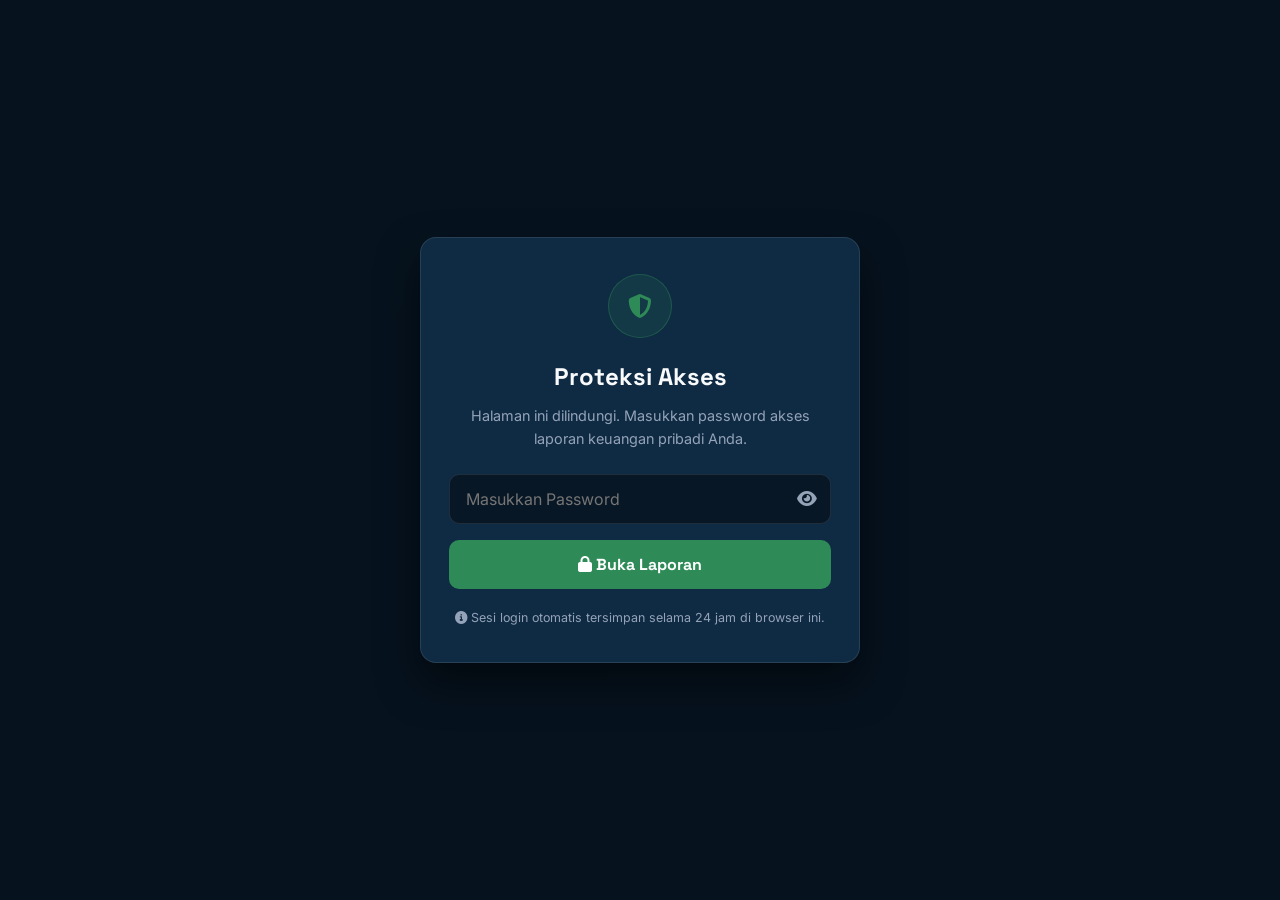
==== laporan-keuangan/index.html @ bb8028ac "feat: Add Automatic Monthly Rollover and Compound Interest Engine" ====
<!DOCTYPE html>
<html lang="id">

<head>
  <meta charset="utf-8" />
  <meta name="viewport" content="width=device-width, initial-scale=1, maximum-scale=5" />
  <title>Laporan Keuangan Pribadi | Yehezkiel David Setiawan</title>
  
  <!-- SEO & Search Engine Exclusion (CRITICAL) -->
  <meta name="robots" content="noindex, nofollow, noarchive, nosnippet" />
  <meta name="googlebot" content="noindex, nofollow, noarchive" />

  <meta name="theme-color" content="#07131f" />

  <!-- Google Fonts: Space Grotesk, Inter, JetBrains Mono -->
  <link rel="preconnect" href="https://fonts.googleapis.com" />
  <link rel="preconnect" href="https://fonts.gstatic.com" crossorigin />
  <link href="https://fonts.googleapis.com/css2?family=Space+Grotesk:wght@700&family=Inter:wght@400;600;700&family=JetBrains+Mono:wght@500;700&display=swap" rel="stylesheet" />

  <!-- FontAwesome Icons -->
  <link rel="stylesheet" href="https://cdnjs.cloudflare.com/ajax/libs/font-awesome/6.1.1/css/all.min.css" integrity="sha512-KfkfwYDsLkIlwQp6LFnl8zNdLGxu9YAA1QvwINks4PhcElQSvqcyVLLD9aMhXd13uQjoXtEKNosOWaZqXgel0g==" crossorigin="anonymous" referrerpolicy="no-referrer" />

  <!-- Dashboard Stylesheet -->
  <link rel="stylesheet" href="../css/finance-dashboard.css?v=2" />

  <!-- Favicon -->
  <link rel="icon" type="image/png" href="../img/david2.png" />

  <!-- Chart.js CDN -->
  <script src="https://cdn.jsdelivr.net/npm/chart.js"></script>

  <!-- Marked.js for markdown rendering -->
  <script src="https://cdn.jsdelivr.net/npm/marked/marked.min.js"></script>
</head>

<body class="finance-body">

  <!-- PASSWORD GATE OVERLAY -->
  <div id="password-gate-overlay">
    <div class="gate-card">
      <div class="gate-icon">
        <i class="fa-solid fa-shield-halved"></i>
      </div>
      <h2 class="gate-title">Proteksi Akses</h2>
      <p class="gate-desc">Halaman ini dilindungi. Masukkan password akses laporan keuangan pribadi Anda.</p>

      <form id="gate-form">
        <div class="gate-form-group">
          <input type="password" id="gate-password" class="gate-input" placeholder="Masukkan Password" autocomplete="current-password" required />
          <button type="button" id="toggle-password-btn" class="gate-toggle-pass" title="Tampilkan/Sembunyikan Password">
            <i class="fa-solid fa-eye"></i>
          </button>
        </div>

        <button type="submit" id="gate-submit-btn" class="gate-btn">
          <i class="fa-solid fa-lock"></i> Buka Laporan
        </button>

        <div id="gate-error" class="gate-error"></div>
      </form>

      <p class="gate-notice">
        <i class="fa-solid fa-circle-info"></i> Sesi login otomatis tersimpan selama 24 jam di browser ini.
      </p>
    </div>
  </div>

  <!-- MAIN FINANCIAL DASHBOARD CONTAINER -->
  <div id="dashboard-container" class="dashboard-container">
    
    <!-- Header Navbar -->
    <header class="dash-header">
      <a href="../index.html" class="dash-brand" title="Kembali ke Portofolio Utama">
        <img src="../img/david2.png" alt="Yehezkiel David" class="dash-avatar" />
        <div class="dash-title-group">
          <h1>Financial Dashboard & AI Insights</h1>
          <p>Yehezkiel David Setiawan • Confidential Personal Wealth Tracker</p>
        </div>
      </a>

      <div class="dash-actions">
        <div class="last-updated-badge">
          <i class="fa-regular fa-clock"></i>
          <span>Diupdate: <strong id="last-updated-date">-</strong></span>
        </div>
        <button id="logout-btn" class="btn-logout">
          <i class="fa-solid fa-right-from-bracket"></i> Keluar
        </button>
      </div>
    </header>

    <!-- PASSIVE INCOME HIGHLIGHT BANNER -->
    <div class="passive-income-banner">
      <div class="passive-income-left">
        <div class="passive-icon-circle">
          <i class="fa-solid fa-coins"></i>
        </div>
        <div class="passive-income-text">
          <h3>Pasif Income Bulanan (Kupon ST016T2 & Bunga Deposito)</h3>
          <p>Pendapatan otomatis dari instrumen bebas risiko tanpa mengurangi sisa gaji</p>
        </div>
      </div>
      <div id="val-passive-income" class="passive-income-amount">+Rp 681.042 / bln</div>
    </div>

    <!-- SECTION 1: MONTHLY CASH FLOW SUMMARY -->
    <div class="section-title-wrapper">
      <h2><i class="fa-solid fa-wallet"></i> Ringkasan Arus Kas Bulanan</h2>
    </div>

    <div class="grid-cashflow">
      <!-- Income Card -->
      <div class="fin-card">
        <div class="card-top">
          <span class="card-label">Total Pemasukan</span>
          <div class="card-icon-box card-icon-income">
            <i class="fa-solid fa-arrow-down"></i>
          </div>
        </div>
        <div id="val-income" class="amount-val amount-profit">Rp 0</div>
        <div class="card-subtext">Gaji Rutin (8.8M) + Passive Income (681k)</div>
      </div>

      <!-- Expense Card -->
      <div class="fin-card">
        <div class="card-top">
          <span class="card-label">Total Pengeluaran & Alokasi</span>
          <div class="card-icon-box card-icon-expense">
            <i class="fa-solid fa-arrow-up"></i>
          </div>
        </div>
        <div id="val-expenses" class="amount-val amount-deficit">Rp 0</div>
        <div class="card-subtext">Mobil (2.5M) + Kos (1.7M) + Danamon (1.2M) + Gopay</div>
      </div>

      <!-- Net Cash Flow Card -->
      <div class="fin-card">
        <div class="card-top">
          <span class="card-label">Sisa Kas Bebas (Cashflow)</span>
          <div class="card-icon-box card-icon-net">
            <i class="fa-solid fa-scale-balanced"></i>
          </div>
        </div>
        <div id="val-net" class="amount-val">Rp 0</div>
        <div class="card-subtext">
          Status: <span id="badge-net" class="status-badge badge-ok">Surplus</span>
        </div>
      </div>
    </div>

    <!-- SECTION 2: FINANCIAL RATIOS -->
    <div class="section-title-wrapper">
      <h2><i class="fa-solid fa-chart-pie"></i> Rasio & Kesehatan Keuangan</h2>
    </div>

    <div class="grid-ratios">
      <!-- Savings Rate Card -->
      <div class="fin-card">
        <div class="card-top">
          <span class="card-label">Savings Rate</span>
          <span id="badge-savings-rate" class="status-badge badge-ok">OK</span>
        </div>
        <div class="ratio-value-group">
          <span id="num-savings-rate" class="ratio-num">0%</span>
          <span id="target-savings-rate" class="ratio-target">Target: ≥ 30%</span>
        </div>
        <div class="card-subtext">Persentase pendapatan disisihkan untuk tabungan Danamon</div>
      </div>

      <!-- Fixed Cost Ratio Card -->
      <div class="fin-card">
        <div class="card-top">
          <span class="card-label">Fixed Cost Ratio</span>
          <span id="badge-fixed-cost" class="status-badge badge-ok">OK</span>
        </div>
        <div class="ratio-value-group">
          <span id="num-fixed-cost" class="ratio-num">0%</span>
          <span id="target-fixed-cost" class="ratio-target">Target: ≤ 50%</span>
        </div>
        <div class="card-subtext">Persentase biaya hidup (Kos + Makan) vs Total Income</div>
      </div>

      <!-- Debt to Income Ratio Card -->
      <div class="fin-card">
        <div class="card-top">
          <span class="card-label">Debt-to-Income</span>
          <span id="badge-dti" class="status-badge badge-ok">OK</span>
        </div>
        <div class="ratio-value-group">
          <span id="num-dti" class="ratio-num">0%</span>
          <span id="target-dti" class="ratio-target">Target: ≤ 30%</span>
        </div>
        <div class="card-subtext">Beban cicilan bulanan (Mobil) dibanding total income</div>
      </div>
    </div>

    <!-- SECTION 3: YZ.AI LIVE FINANCIAL ADVISOR -->
    <div class="section-title-wrapper">
      <h2><i class="fa-solid fa-brain"></i> Live AI Wealth Strategist (YZ.AI Engine)</h2>
    </div>

    <div class="fin-card ai-advisor-card" style="margin-bottom: 32px;">
      <div class="ai-header-group">
        <div style="display: flex; align-items: center; gap: 10px;">
          <div class="ai-badge">
            <i class="fa-solid fa-wand-magic-sparkles"></i>
            <span>YZ.AI Finance Engine</span>
          </div>
          <span id="ai-model-used" style="font-size: 0.78rem; color: #94a3b8;">Gemini Live</span>
        </div>

        <button id="btn-generate-ai" class="ai-btn-analyze">
          <i class="fa-solid fa-rotate-right"></i> Analisis Ulang AI
        </button>
      </div>

      <div id="ai-response-container" class="ai-response-box">
        <div style="text-align: center; padding: 20px; color: #94a3b8;">
          <i class="fa-solid fa-spinner fa-spin fa-2x"></i>
          <p style="margin-top: 10px;">Memuat analisis AI real-time untuk portofolio Anda...</p>
        </div>
      </div>

      <form id="ai-custom-prompt-form" class="ai-prompt-form">
        <input type="text" id="ai-prompt-input" class="ai-prompt-input" placeholder="Tanyakan saran finansial khusus (misal: 'Berapa persen alokasi terbaik untuk beli gadget bulan depan?')" />
        <button type="submit" id="btn-ask-ai" class="ai-btn-analyze">
          <i class="fa-solid fa-paper-plane"></i> Tanya AI
        </button>
      </form>
    </div>

    <!-- SECTION 4: DETAILED ASSET BREAKDOWN -->
    <div class="section-title-wrapper">
      <h2><i class="fa-solid fa-vault"></i> Detail Portofolio Aset & Investasi</h2>
    </div>

    <div class="grid-assets-detail">
      <div class="asset-item-card">
        <div class="asset-badge-icon" style="background: rgba(59, 130, 246, 0.15); color: #3b82f6;">
          <i class="fa-solid fa-building-columns"></i>
        </div>
        <div class="asset-info">
          <h4>Obligasi Negara ST016T2</h4>
          <div class="asset-val-text">Rp 50.000.000</div>
          <div class="asset-meta">Kupon 7.05% gross / th • Cair Bulanan</div>
        </div>
      </div>

      <div class="asset-item-card">
        <div class="asset-badge-icon" style="background: rgba(16, 185, 129, 0.15); color: #10b981;">
          <i class="fa-solid fa-landmark"></i>
        </div>
        <div class="asset-info">
          <h4>Deposito Allo Bank</h4>
          <div class="asset-val-text">Rp 50.000.000</div>
          <div class="asset-meta">Tenor 1 Tahun • Bunga 6.5% p.a.</div>
        </div>
      </div>

      <div class="asset-item-card">
        <div class="asset-badge-icon" style="background: rgba(6, 182, 212, 0.15); color: #06b6d4;">
          <i class="fa-solid fa-piggy-bank"></i>
        </div>
        <div class="asset-info">
          <h4>Deposito SeaBank</h4>
          <div class="asset-val-text">Rp 50.000.000</div>
          <div class="asset-meta">Tenor 1 Tahun • Bunga 6.0% p.a.</div>
        </div>
      </div>

      <div class="asset-item-card">
        <div class="asset-badge-icon" style="background: rgba(139, 92, 246, 0.15); color: #8b5cf6;">
          <i class="fa-solid fa-chart-line"></i>
        </div>
        <div class="asset-info">
          <h4>Sucorinvest MMF</h4>
          <div class="asset-val-text">Rp 15.000.000</div>
          <div class="asset-meta">Reksadana Pasar Uang • Likuid</div>
        </div>
      </div>

      <div class="asset-item-card">
        <div class="asset-badge-icon" style="background: rgba(245, 158, 11, 0.15); color: #f59e0b;">
          <i class="fa-solid fa-calendar-check"></i>
        </div>
        <div class="asset-info">
          <h4>Tabungan Danamon (Feb 26 - Jan 31)</h4>
          <div id="danamon-val-display" class="asset-val-text">Rp 8.520.000</div>
          <div id="danamon-meta-display" class="asset-meta">1.2M/bln • Bunga 5% p.a. • Goal 81.8M</div>
        </div>
      </div>


      <div class="asset-item-card">
        <div class="asset-badge-icon" style="background: rgba(236, 72, 153, 0.15); color: #ec4899;">
          <i class="fa-solid fa-money-bill-transfer"></i>
        </div>
        <div class="asset-info">
          <h4>Kas / Liquid Cash</h4>
          <div class="asset-val-text">Rp 1.150.000</div>
          <div class="asset-meta">Sisa Cashflow Bebas Operasional</div>
        </div>
      </div>
    </div>

    <!-- SECTION 5: VISUALIZATIONS / CHARTS -->
    <div class="grid-charts">
      <!-- Line Chart: Net Worth Trend -->
      <div class="fin-card">
        <div class="chart-card-header">
          <h3><i class="fa-solid fa-chart-line"></i> Tren Pertumbuhan Net Worth</h3>
        </div>
        <div class="chart-wrapper">
          <canvas id="netWorthChart"></canvas>
        </div>
      </div>

      <!-- Donut Chart: Asset Allocation Breakdown -->
      <div class="fin-card">
        <div class="chart-card-header">
          <h3><i class="fa-solid fa-chart-pie"></i> Alokasi Portofolio Aset</h3>
        </div>
        <div class="chart-wrapper">
          <canvas id="assetAllocationChart"></canvas>
        </div>
      </div>
    </div>

  </div>

  <!-- Dashboard Controller Script -->
  <script src="../script/finance-dashboard.js?v=2"></script>
</body>

</html>
---- css/finance-dashboard.css ----
/* Financial Dashboard Styling - Yehezkiel Portfolio */
:root {
  --font-heading: 'Space Grotesk', sans-serif;
  --font-subheading: 'Inter', sans-serif;
  --font-body: 'Inter', sans-serif;
  --font-code: 'JetBrains Mono', monospace;

  --fin-bg-deep: #07131f;
  --fin-bg-surface: #0f2a43;
  --fin-bg-card: rgba(15, 42, 67, 0.65);
  --fin-card-border: rgba(255, 255, 255, 0.1);
  --fin-card-hover-border: rgba(46, 139, 87, 0.4);

  --fin-text-main: #f8fafc;
  --fin-text-sub: #cbd5e1;
  --fin-text-muted: #94a3b8;

  --fin-profit: #10b981;
  --fin-profit-bg: rgba(16, 185, 129, 0.12);
  --fin-profit-border: rgba(16, 185, 129, 0.3);

  --fin-deficit: #ef4444;
  --fin-deficit-bg: rgba(239, 68, 68, 0.12);
  --fin-deficit-border: rgba(239, 68, 68, 0.3);

  --fin-warning: #f59e0b;
  --fin-warning-bg: rgba(245, 158, 11, 0.12);
  --fin-warning-border: rgba(245, 158, 11, 0.3);

  --fin-accent-blue: #3b82f6;
  --fin-accent-purple: #8b5cf6;
}

* {
  box-sizing: border-box;
  margin: 0;
  padding: 0;
}

body.finance-body {
  background-color: var(--fin-bg-deep);
  background-image: 
    radial-gradient(circle at 15% 20%, rgba(16, 185, 129, 0.05) 0%, transparent 40%),
    radial-gradient(circle at 85% 75%, rgba(59, 130, 246, 0.05) 0%, transparent 40%);
  color: var(--fin-text-main);
  font-family: var(--font-body);
  font-size: 16px;
  line-height: 1.6;
  min-height: 100vh;
}

/* Typography */
.finance-body h1, .finance-body h2, .finance-body h3, .finance-body .brand-title {
  font-family: var(--font-heading);
  font-weight: 700;
  color: var(--fin-text-main);
}

.finance-body h4, .finance-body h5, .finance-body h6, .finance-body .card-label {
  font-family: var(--font-subheading);
  font-weight: 600;
  color: var(--fin-text-sub);
}

.finance-body .mono-text, .finance-body .amount-display {
  font-family: var(--font-code);
}

/* Password Gate Overlay */
#password-gate-overlay {
  position: fixed;
  top: 0;
  left: 0;
  width: 100vw;
  height: 100vh;
  background: rgba(7, 19, 31, 0.96);
  backdrop-filter: blur(16px);
  -webkit-backdrop-filter: blur(16px);
  z-index: 9999;
  display: flex;
  align-items: center;
  justify-content: center;
  padding: 20px;
}

.gate-card {
  background: var(--fin-bg-surface);
  border: 1px solid var(--fin-card-border);
  border-radius: 16px;
  padding: 36px 28px;
  width: 100%;
  max-width: 440px;
  box-shadow: 0 20px 40px rgba(0, 0, 0, 0.5);
  text-align: center;
}

.gate-icon {
  width: 64px;
  height: 64px;
  background: rgba(46, 139, 87, 0.15);
  border: 1px solid rgba(46, 139, 87, 0.4);
  border-radius: 50%;
  display: inline-flex;
  align-items: center;
  justify-content: center;
  font-size: 24px;
  color: #2e8b57;
  margin-bottom: 20px;
}

.gate-title {
  font-size: 1.5rem;
  margin-bottom: 8px;
}

.gate-desc {
  font-size: 0.9rem;
  color: var(--fin-text-muted);
  margin-bottom: 24px;
}

.gate-form-group {
  position: relative;
  margin-bottom: 16px;
}

.gate-input {
  width: 100%;
  padding: 14px 44px 14px 16px;
  background: rgba(7, 19, 31, 0.8);
  border: 1px solid var(--fin-card-border);
  border-radius: 10px;
  color: var(--fin-text-main);
  font-family: var(--font-body);
  font-size: 1rem;
  outline: none;
  transition: border-color 0.2s, box-shadow 0.2s;
}

.gate-input:focus {
  border-color: #2e8b57;
  box-shadow: 0 0 0 3px rgba(46, 139, 87, 0.25);
}

.gate-toggle-pass {
  position: absolute;
  right: 14px;
  top: 50%;
  transform: translateY(-50%);
  background: none;
  border: none;
  color: var(--fin-text-muted);
  cursor: pointer;
  font-size: 1.1rem;
}

.gate-toggle-pass:hover {
  color: var(--fin-text-main);
}

.gate-btn {
  width: 100%;
  padding: 14px;
  background: #2e8b57;
  border: none;
  border-radius: 10px;
  color: #ffffff;
  font-family: var(--font-heading);
  font-size: 1rem;
  font-weight: 700;
  cursor: pointer;
  transition: background 0.2s, transform 0.1s;
}

.gate-btn:hover {
  background: #257246;
}

.gate-btn:disabled {
  background: var(--fin-text-muted);
  cursor: not-allowed;
  opacity: 0.6;
}

.gate-error {
  margin-top: 14px;
  padding: 10px;
  background: var(--fin-deficit-bg);
  border: 1px solid var(--fin-deficit-border);
  border-radius: 8px;
  color: #fca5a5;
  font-size: 0.85rem;
  display: none;
}

.gate-notice {
  margin-top: 20px;
  font-size: 0.78rem;
  color: var(--fin-text-muted);
  line-height: 1.4;
}

/* App Container */
.dashboard-container {
  max-width: 1240px;
  margin: 0 auto;
  padding: 30px 20px 60px 20px;
  display: none; /* hidden until authenticated */
}

/* Header Navbar */
.dash-header {
  display: flex;
  align-items: center;
  justify-content: space-between;
  padding-bottom: 24px;
  border-bottom: 1px solid var(--fin-card-border);
  margin-bottom: 32px;
  flex-wrap: wrap;
  gap: 16px;
}

.dash-brand {
  display: flex;
  align-items: center;
  gap: 14px;
  text-decoration: none;
}

.dash-avatar {
  width: 44px;
  height: 44px;
  border-radius: 50%;
  border: 2px solid #2e8b57;
  object-fit: cover;
}

.dash-title-group h1 {
  font-size: 1.4rem;
  line-height: 1.2;
}

.dash-title-group p {
  font-size: 0.82rem;
  color: var(--fin-text-muted);
}

.dash-actions {
  display: flex;
  align-items: center;
  gap: 12px;
}

.last-updated-badge {
  background: rgba(255, 255, 255, 0.05);
  border: 1px solid var(--fin-card-border);
  border-radius: 20px;
  padding: 6px 14px;
  font-size: 0.82rem;
  color: var(--fin-text-sub);
  display: flex;
  align-items: center;
  gap: 6px;
}

.btn-logout {
  background: rgba(239, 68, 68, 0.15);
  border: 1px solid var(--fin-deficit-border);
  color: #fca5a5;
  border-radius: 8px;
  padding: 8px 16px;
  font-size: 0.85rem;
  font-weight: 600;
  cursor: pointer;
  transition: all 0.2s;
}

.btn-logout:hover {
  background: rgba(239, 68, 68, 0.25);
  color: #ffffff;
}

/* Grid Layouts */
.section-title-wrapper {
  margin-bottom: 16px;
  display: flex;
  align-items: center;
  justify-content: space-between;
}

.section-title-wrapper h2 {
  font-size: 1.15rem;
  color: var(--fin-text-sub);
}

.grid-cashflow {
  display: grid;
  grid-template-columns: repeat(auto-fit, minmax(280px, 1fr));
  gap: 20px;
  margin-bottom: 32px;
}

.grid-ratios {
  display: grid;
  grid-template-columns: repeat(auto-fit, minmax(300px, 1fr));
  gap: 20px;
  margin-bottom: 32px;
}

.grid-charts {
  display: grid;
  grid-template-columns: 3fr 2fr;
  gap: 20px;
  margin-bottom: 32px;
}

/* Cards */
.fin-card {
  background: var(--fin-bg-card);
  border: 1px solid var(--fin-card-border);
  border-radius: 14px;
  padding: 22px;
  backdrop-filter: blur(12px);
  -webkit-backdrop-filter: blur(12px);
  transition: border-color 0.2s, transform 0.2s;
}

.fin-card:hover {
  border-color: var(--fin-card-hover-border);
}

.card-top {
  display: flex;
  align-items: center;
  justify-content: space-between;
  margin-bottom: 12px;
}

.card-label {
  font-size: 0.88rem;
  text-transform: uppercase;
  letter-spacing: 0.5px;
  color: var(--fin-text-muted);
}

.card-icon-box {
  width: 38px;
  height: 38px;
  border-radius: 10px;
  display: flex;
  align-items: center;
  justify-content: center;
  font-size: 1.1rem;
}

.card-icon-income {
  background: rgba(16, 185, 129, 0.15);
  color: var(--fin-profit);
}

.card-icon-expense {
  background: rgba(239, 68, 68, 0.15);
  color: var(--fin-deficit);
}

.card-icon-net {
  background: rgba(59, 130, 246, 0.15);
  color: var(--fin-accent-blue);
}

.amount-val {
  font-size: 1.75rem;
  font-weight: 700;
  line-height: 1.2;
  margin-bottom: 6px;
  font-family: var(--font-code);
}

.amount-profit {
  color: var(--fin-profit);
}

.amount-deficit {
  color: var(--fin-deficit);
}

.card-subtext {
  font-size: 0.8rem;
  color: var(--fin-text-muted);
}

/* Ratio Badges */
.status-badge {
  display: inline-flex;
  align-items: center;
  gap: 5px;
  padding: 4px 10px;
  border-radius: 20px;
  font-size: 0.78rem;
  font-weight: 700;
  text-transform: uppercase;
  letter-spacing: 0.5px;
}

.badge-ok {
  background: var(--fin-profit-bg);
  border: 1px solid var(--fin-profit-border);
  color: var(--fin-profit);
}

.badge-warning {
  background: var(--fin-warning-bg);
  border: 1px solid var(--fin-warning-border);
  color: var(--fin-warning);
}

.badge-danger {
  background: var(--fin-deficit-bg);
  border: 1px solid var(--fin-deficit-border);
  color: var(--fin-deficit);
}

.ratio-value-group {
  display: flex;
  align-items: baseline;
  gap: 10px;
  margin-bottom: 8px;
}

.ratio-num {
  font-size: 2rem;
  font-weight: 700;
  font-family: var(--font-code);
}

.ratio-target {
  font-size: 0.85rem;
  color: var(--fin-text-muted);
}

/* Chart Canvas Wrapper */
.chart-card-header {
  margin-bottom: 16px;
}

.chart-card-header h3 {
  font-size: 1.1rem;
}

.chart-wrapper {
  position: relative;
  width: 100%;
  height: 300px;
}

/* AI Card & Futuristic Advisory Section */
.ai-advisor-card {
  background: linear-gradient(135deg, rgba(15, 42, 67, 0.85) 0%, rgba(7, 19, 31, 0.95) 100%);
  border: 1px solid rgba(59, 130, 246, 0.3);
  box-shadow: 0 10px 30px rgba(59, 130, 246, 0.1);
  position: relative;
  overflow: hidden;
}

.ai-advisor-card::before {
  content: '';
  position: absolute;
  top: 0;
  left: 0;
  width: 100%;
  height: 3px;
  background: linear-gradient(90deg, #10b981, #3b82f6, #8b5cf6, #ec4899);
}

.ai-header-group {
  display: flex;
  align-items: center;
  justify-content: space-between;
  margin-bottom: 20px;
  flex-wrap: wrap;
  gap: 12px;
}

.ai-badge {
  display: inline-flex;
  align-items: center;
  gap: 8px;
  background: rgba(139, 92, 246, 0.15);
  border: 1px solid rgba(139, 92, 246, 0.4);
  color: #c084fc;
  padding: 6px 14px;
  border-radius: 20px;
  font-size: 0.82rem;
  font-weight: 700;
  letter-spacing: 0.5px;
}

.ai-badge i {
  color: #a855f7;
  animation: pulse-glow 2s infinite alternate;
}

@keyframes pulse-glow {
  0% { transform: scale(1); opacity: 0.8; }
  100% { transform: scale(1.2); opacity: 1; filter: drop-shadow(0 0 6px #a855f7); }
}

.ai-response-box {
  background: rgba(7, 19, 31, 0.7);
  border: 1px solid rgba(255, 255, 255, 0.08);
  border-radius: 12px;
  padding: 20px;
  font-size: 0.95rem;
  line-height: 1.6;
  color: #e2e8f0;
  min-height: 140px;
  margin-bottom: 20px;
}

.ai-response-box p {
  margin-bottom: 12px;
}

.ai-response-box ul, .ai-response-box ol {
  margin-left: 20px;
  margin-bottom: 12px;
}

.ai-response-box strong {
  color: #38bdf8;
}

.ai-prompt-form {
  display: flex;
  gap: 10px;
  flex-wrap: wrap;
}

.ai-prompt-input {
  flex: 1;
  min-width: 260px;
  background: rgba(7, 19, 31, 0.9);
  border: 1px solid rgba(255, 255, 255, 0.12);
  border-radius: 10px;
  padding: 12px 16px;
  color: #ffffff;
  font-family: var(--font-body);
  font-size: 0.9rem;
  outline: none;
  transition: border-color 0.2s;
}

.ai-prompt-input:focus {
  border-color: #3b82f6;
  box-shadow: 0 0 0 3px rgba(59, 130, 246, 0.2);
}

.ai-btn-analyze {
  background: linear-gradient(135deg, #2563eb, #7c3aed);
  border: none;
  border-radius: 10px;
  color: #ffffff;
  padding: 12px 22px;
  font-family: var(--font-heading);
  font-size: 0.9rem;
  font-weight: 700;
  cursor: pointer;
  display: inline-flex;
  align-items: center;
  gap: 8px;
  transition: transform 0.15s, opacity 0.2s;
}

.ai-btn-analyze:hover {
  transform: translateY(-2px);
  opacity: 0.95;
}

.ai-btn-analyze:disabled {
  opacity: 0.6;
  cursor: not-allowed;
  transform: none;
}

/* Detailed Asset Item Grid */
.grid-assets-detail {
  display: grid;
  grid-template-columns: repeat(auto-fit, minmax(260px, 1fr));
  gap: 16px;
  margin-bottom: 32px;
}

.asset-item-card {
  background: var(--fin-bg-card);
  border: 1px solid var(--fin-card-border);
  border-radius: 12px;
  padding: 18px;
  display: flex;
  align-items: center;
  gap: 14px;
  transition: transform 0.2s, border-color 0.2s;
}

.asset-item-card:hover {
  transform: translateY(-2px);
  border-color: rgba(59, 130, 246, 0.4);
}

.asset-badge-icon {
  width: 44px;
  height: 44px;
  border-radius: 12px;
  display: flex;
  align-items: center;
  justify-content: center;
  font-size: 1.25rem;
  flex-shrink: 0;
}

.asset-info h4 {
  font-size: 0.92rem;
  margin-bottom: 2px;
  color: #f8fafc;
}

.asset-info .asset-val-text {
  font-family: var(--font-code);
  font-size: 1.1rem;
  font-weight: 700;
  color: #10b981;
}

.asset-info .asset-meta {
  font-size: 0.78rem;
  color: #94a3b8;
}

/* Passive Income Banner */
.passive-income-banner {
  background: linear-gradient(135deg, rgba(16, 185, 129, 0.15), rgba(59, 130, 246, 0.15));
  border: 1px solid rgba(16, 185, 129, 0.4);
  border-radius: 14px;
  padding: 20px 24px;
  display: flex;
  align-items: center;
  justify-content: space-between;
  margin-bottom: 32px;
  flex-wrap: wrap;
  gap: 16px;
}

.passive-income-left {
  display: flex;
  align-items: center;
  gap: 16px;
}

.passive-icon-circle {
  width: 48px;
  height: 48px;
  border-radius: 50%;
  background: rgba(16, 185, 129, 0.2);
  border: 1px solid #10b981;
  color: #10b981;
  display: flex;
  align-items: center;
  justify-content: center;
  font-size: 1.4rem;
}

.passive-income-text h3 {
  font-size: 1.15rem;
  margin-bottom: 2px;
}

.passive-income-text p {
  font-size: 0.85rem;
  color: #cbd5e1;
}

.passive-income-amount {
  font-family: var(--font-code);
  font-size: 1.8rem;
  font-weight: 700;
  color: #10b981;
}

/* Responsive Media Queries */
@media (max-width: 992px) {
  .grid-charts {
    grid-template-columns: 1fr;
  }
}

@media (max-width: 576px) {
  .dashboard-container {
    padding: 16px 12px 40px 12px;
  }

  .dash-header {
    flex-direction: column;
    align-items: flex-start;
  }

  .dash-actions {
    width: 100%;
    justify-content: space-between;
  }

  .amount-val {
    font-size: 1.45rem;
  }

  .ratio-num {
    font-size: 1.65rem;
  }

  .chart-wrapper {
    height: 250px;
  }

  .passive-income-banner {
    flex-direction: column;
    align-items: flex-start;
  }
}
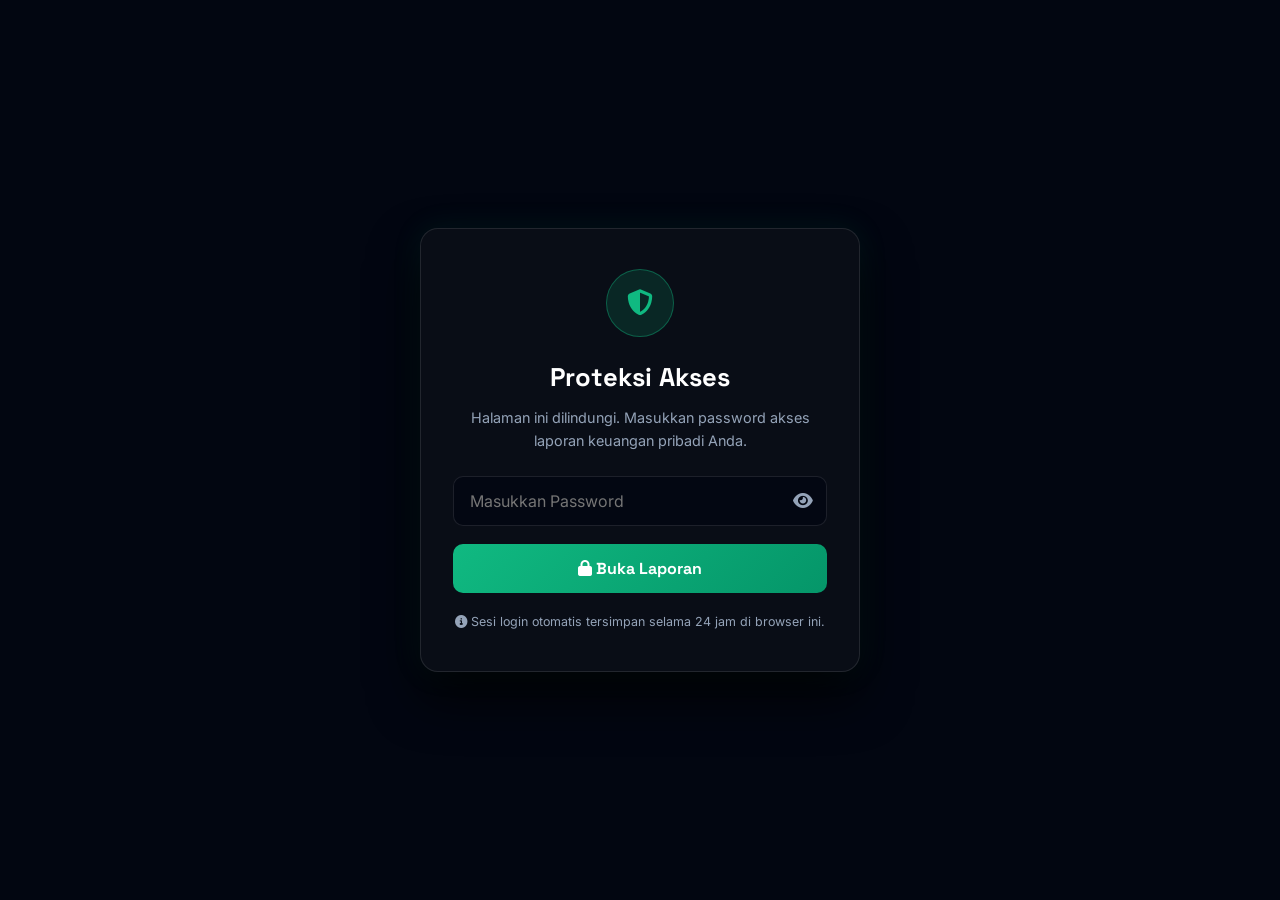
==== commit 520ac1ff: "feat: Pitch black OLED darkmode, 4-chart analytics grid, and deep AI wealth analysis" ====
--- a/laporan-keuangan/index.html
+++ b/laporan-keuangan/index.html
@@ -303,28 +303,53 @@
       </div>
     </div>
 
-    <!-- SECTION 5: VISUALIZATIONS / CHARTS -->
-    <div class="grid-charts">
-      <!-- Line Chart: Net Worth Trend -->
+    <!-- SECTION 5: VISUALIZATIONS / CHARTS (4 CHARTS GRID) -->
+    <div class="section-title-wrapper">
+      <h2><i class="fa-solid fa-chart-line"></i> Visualisasi & Analisis Grafik Keuangan (4-Chart Analytics Grid)</h2>
+    </div>
+
+    <div class="grid-charts-4">
+      <!-- Chart 1: Net Worth Trend -->
       <div class="fin-card">
         <div class="chart-card-header">
-          <h3><i class="fa-solid fa-chart-line"></i> Tren Pertumbuhan Net Worth</h3>
+          <h3><i class="fa-solid fa-chart-line" style="color: #10b981;"></i> Tren Pertumbuhan Net Worth 5 Tahun</h3>
         </div>
         <div class="chart-wrapper">
           <canvas id="netWorthChart"></canvas>
         </div>
       </div>
 
-      <!-- Donut Chart: Asset Allocation Breakdown -->
+      <!-- Chart 2: Asset Allocation Donut -->
       <div class="fin-card">
         <div class="chart-card-header">
-          <h3><i class="fa-solid fa-chart-pie"></i> Alokasi Portofolio Aset</h3>
+          <h3><i class="fa-solid fa-chart-pie" style="color: #3b82f6;"></i> Alokasi Portofolio Aset</h3>
         </div>
         <div class="chart-wrapper">
           <canvas id="assetAllocationChart"></canvas>
         </div>
       </div>
-    </div>
+
+      <!-- Chart 3: Cashflow Breakdown Bar -->
+      <div class="fin-card">
+        <div class="chart-card-header">
+          <h3><i class="fa-solid fa-chart-column" style="color: #f59e0b;"></i> Breakdown Pemasukan vs Pengeluaran</h3>
+        </div>
+        <div class="chart-wrapper">
+          <canvas id="cashflowBarChart"></canvas>
+        </div>
+      </div>
+
+      <!-- Chart 4: Radar Health Spider -->
+      <div class="fin-card">
+        <div class="chart-card-header">
+          <h3><i class="fa-solid fa-diagram-project" style="color: #a855f7;"></i> Radar Evaluasi Kesehatan Finansial</h3>
+        </div>
+        <div class="chart-wrapper">
+          <canvas id="radarHealthChart"></canvas>
+        </div>
+      </div>
+    </div>
+
 
   </div>
 
--- a/css/finance-dashboard.css
+++ b/css/finance-dashboard.css
@@ -1,34 +1,36 @@
-/* Financial Dashboard Styling - Yehezkiel Portfolio */
+/* Financial Dashboard Styling - OLED Pitch Black Dark Mode */
 :root {
   --font-heading: 'Space Grotesk', sans-serif;
   --font-subheading: 'Inter', sans-serif;
   --font-body: 'Inter', sans-serif;
   --font-code: 'JetBrains Mono', monospace;
 
-  --fin-bg-deep: #07131f;
-  --fin-bg-surface: #0f2a43;
-  --fin-bg-card: rgba(15, 42, 67, 0.65);
+  /* Pure Pitch Black OLED Dark Mode Theme */
+  --fin-bg-deep: #030712;
+  --fin-bg-surface: #090d16;
+  --fin-bg-card: rgba(15, 23, 42, 0.75);
   --fin-card-border: rgba(255, 255, 255, 0.1);
-  --fin-card-hover-border: rgba(46, 139, 87, 0.4);
-
-  --fin-text-main: #f8fafc;
-  --fin-text-sub: #cbd5e1;
+  --fin-card-hover-border: rgba(16, 185, 129, 0.4);
+
+  --fin-text-main: #ffffff;
+  --fin-text-sub: #e2e8f0;
   --fin-text-muted: #94a3b8;
 
   --fin-profit: #10b981;
-  --fin-profit-bg: rgba(16, 185, 129, 0.12);
-  --fin-profit-border: rgba(16, 185, 129, 0.3);
+  --fin-profit-bg: rgba(16, 185, 129, 0.15);
+  --fin-profit-border: rgba(16, 185, 129, 0.35);
 
   --fin-deficit: #ef4444;
-  --fin-deficit-bg: rgba(239, 68, 68, 0.12);
-  --fin-deficit-border: rgba(239, 68, 68, 0.3);
+  --fin-deficit-bg: rgba(239, 68, 68, 0.15);
+  --fin-deficit-border: rgba(239, 68, 68, 0.35);
 
   --fin-warning: #f59e0b;
-  --fin-warning-bg: rgba(245, 158, 11, 0.12);
-  --fin-warning-border: rgba(245, 158, 11, 0.3);
+  --fin-warning-bg: rgba(245, 158, 11, 0.15);
+  --fin-warning-border: rgba(245, 158, 11, 0.35);
 
   --fin-accent-blue: #3b82f6;
-  --fin-accent-purple: #8b5cf6;
+  --fin-accent-purple: #a855f7;
+  --fin-accent-cyan: #06b6d4;
 }
 
 * {
@@ -40,8 +42,9 @@
 body.finance-body {
   background-color: var(--fin-bg-deep);
   background-image: 
-    radial-gradient(circle at 15% 20%, rgba(16, 185, 129, 0.05) 0%, transparent 40%),
-    radial-gradient(circle at 85% 75%, rgba(59, 130, 246, 0.05) 0%, transparent 40%);
+    radial-gradient(circle at 20% 15%, rgba(16, 185, 129, 0.06) 0%, transparent 45%),
+    radial-gradient(circle at 80% 80%, rgba(59, 130, 246, 0.06) 0%, transparent 45%),
+    radial-gradient(circle at 50% 50%, rgba(168, 85, 247, 0.03) 0%, transparent 60%);
   color: var(--fin-text-main);
   font-family: var(--font-body);
   font-size: 16px;
@@ -53,7 +56,7 @@
 .finance-body h1, .finance-body h2, .finance-body h3, .finance-body .brand-title {
   font-family: var(--font-heading);
   font-weight: 700;
-  color: var(--fin-text-main);
+  color: #ffffff;
 }
 
 .finance-body h4, .finance-body h5, .finance-body h6, .finance-body .card-label {
@@ -73,9 +76,9 @@
   left: 0;
   width: 100vw;
   height: 100vh;
-  background: rgba(7, 19, 31, 0.96);
-  backdrop-filter: blur(16px);
-  -webkit-backdrop-filter: blur(16px);
+  background: rgba(3, 7, 18, 0.98);
+  backdrop-filter: blur(20px);
+  -webkit-backdrop-filter: blur(20px);
   z-index: 9999;
   display: flex;
   align-items: center;
@@ -86,31 +89,32 @@
 .gate-card {
   background: var(--fin-bg-surface);
   border: 1px solid var(--fin-card-border);
-  border-radius: 16px;
-  padding: 36px 28px;
+  border-radius: 18px;
+  padding: 40px 32px;
   width: 100%;
   max-width: 440px;
-  box-shadow: 0 20px 40px rgba(0, 0, 0, 0.5);
+  box-shadow: 0 25px 50px rgba(0, 0, 0, 0.8), 0 0 30px rgba(16, 185, 129, 0.1);
   text-align: center;
 }
 
 .gate-icon {
-  width: 64px;
-  height: 64px;
-  background: rgba(46, 139, 87, 0.15);
-  border: 1px solid rgba(46, 139, 87, 0.4);
+  width: 68px;
+  height: 68px;
+  background: rgba(16, 185, 129, 0.15);
+  border: 1px solid rgba(16, 185, 129, 0.4);
   border-radius: 50%;
   display: inline-flex;
   align-items: center;
   justify-content: center;
-  font-size: 24px;
-  color: #2e8b57;
+  font-size: 26px;
+  color: #10b981;
   margin-bottom: 20px;
 }
 
 .gate-title {
-  font-size: 1.5rem;
+  font-size: 1.6rem;
   margin-bottom: 8px;
+  color: #ffffff;
 }
 
 .gate-desc {
@@ -121,16 +125,16 @@
 
 .gate-form-group {
   position: relative;
-  margin-bottom: 16px;
+  margin-bottom: 18px;
 }
 
 .gate-input {
   width: 100%;
   padding: 14px 44px 14px 16px;
-  background: rgba(7, 19, 31, 0.8);
+  background: #030712;
   border: 1px solid var(--fin-card-border);
   border-radius: 10px;
-  color: var(--fin-text-main);
+  color: #ffffff;
   font-family: var(--font-body);
   font-size: 1rem;
   outline: none;
@@ -138,8 +142,8 @@
 }
 
 .gate-input:focus {
-  border-color: #2e8b57;
-  box-shadow: 0 0 0 3px rgba(46, 139, 87, 0.25);
+  border-color: #10b981;
+  box-shadow: 0 0 0 3px rgba(16, 185, 129, 0.25);
 }
 
 .gate-toggle-pass {
@@ -155,13 +159,13 @@
 }
 
 .gate-toggle-pass:hover {
-  color: var(--fin-text-main);
+  color: #ffffff;
 }
 
 .gate-btn {
   width: 100%;
   padding: 14px;
-  background: #2e8b57;
+  background: linear-gradient(135deg, #10b981, #059669);
   border: none;
   border-radius: 10px;
   color: #ffffff;
@@ -169,11 +173,12 @@
   font-size: 1rem;
   font-weight: 700;
   cursor: pointer;
-  transition: background 0.2s, transform 0.1s;
+  transition: transform 0.15s, opacity 0.2s;
 }
 
 .gate-btn:hover {
-  background: #257246;
+  transform: translateY(-1px);
+  opacity: 0.95;
 }
 
 .gate-btn:disabled {
@@ -202,9 +207,9 @@
 
 /* App Container */
 .dashboard-container {
-  max-width: 1240px;
+  max-width: 1300px;
   margin: 0 auto;
-  padding: 30px 20px 60px 20px;
+  padding: 36px 24px 70px 24px;
   display: none; /* hidden until authenticated */
 }
 
@@ -228,20 +233,21 @@
 }
 
 .dash-avatar {
-  width: 44px;
-  height: 44px;
+  width: 48px;
+  height: 48px;
   border-radius: 50%;
-  border: 2px solid #2e8b57;
+  border: 2px solid #10b981;
   object-fit: cover;
 }
 
 .dash-title-group h1 {
-  font-size: 1.4rem;
+  font-size: 1.5rem;
   line-height: 1.2;
+  color: #ffffff;
 }
 
 .dash-title-group p {
-  font-size: 0.82rem;
+  font-size: 0.85rem;
   color: var(--fin-text-muted);
 }
 
@@ -252,10 +258,10 @@
 }
 
 .last-updated-badge {
-  background: rgba(255, 255, 255, 0.05);
+  background: rgba(255, 255, 255, 0.04);
   border: 1px solid var(--fin-card-border);
   border-radius: 20px;
-  padding: 6px 14px;
+  padding: 6px 16px;
   font-size: 0.82rem;
   color: var(--fin-text-sub);
   display: flex;
@@ -267,8 +273,8 @@
   background: rgba(239, 68, 68, 0.15);
   border: 1px solid var(--fin-deficit-border);
   color: #fca5a5;
-  border-radius: 8px;
-  padding: 8px 16px;
+  border-radius: 10px;
+  padding: 8px 18px;
   font-size: 0.85rem;
   font-weight: 600;
   cursor: pointer;
@@ -276,64 +282,122 @@
 }
 
 .btn-logout:hover {
-  background: rgba(239, 68, 68, 0.25);
-  color: #ffffff;
+  background: rgba(239, 68, 68, 0.3);
+  color: #ffffff;
+}
+
+/* Passive Income Banner */
+.passive-income-banner {
+  background: linear-gradient(135deg, rgba(16, 185, 129, 0.12) 0%, rgba(59, 130, 246, 0.12) 100%);
+  border: 1px solid rgba(16, 185, 129, 0.35);
+  border-radius: 16px;
+  padding: 22px 28px;
+  display: flex;
+  align-items: center;
+  justify-content: space-between;
+  margin-bottom: 32px;
+  flex-wrap: wrap;
+  gap: 16px;
+  box-shadow: 0 10px 30px rgba(0, 0, 0, 0.3);
+}
+
+.passive-income-left {
+  display: flex;
+  align-items: center;
+  gap: 18px;
+}
+
+.passive-icon-circle {
+  width: 52px;
+  height: 52px;
+  border-radius: 50%;
+  background: rgba(16, 185, 129, 0.2);
+  border: 1px solid #10b981;
+  color: #10b981;
+  display: flex;
+  align-items: center;
+  justify-content: center;
+  font-size: 1.5rem;
+}
+
+.passive-income-text h3 {
+  font-size: 1.2rem;
+  margin-bottom: 4px;
+}
+
+.passive-income-text p {
+  font-size: 0.88rem;
+  color: var(--fin-text-sub);
+}
+
+.passive-income-amount {
+  font-family: var(--font-code);
+  font-size: 1.9rem;
+  font-weight: 700;
+  color: #10b981;
+  text-shadow: 0 0 20px rgba(16, 185, 129, 0.3);
 }
 
 /* Grid Layouts */
 .section-title-wrapper {
-  margin-bottom: 16px;
+  margin-bottom: 18px;
   display: flex;
   align-items: center;
   justify-content: space-between;
 }
 
 .section-title-wrapper h2 {
-  font-size: 1.15rem;
-  color: var(--fin-text-sub);
+  font-size: 1.2rem;
+  color: #ffffff;
+  display: flex;
+  align-items: center;
+  gap: 10px;
 }
 
 .grid-cashflow {
   display: grid;
   grid-template-columns: repeat(auto-fit, minmax(280px, 1fr));
   gap: 20px;
-  margin-bottom: 32px;
+  margin-bottom: 36px;
 }
 
 .grid-ratios {
   display: grid;
   grid-template-columns: repeat(auto-fit, minmax(300px, 1fr));
   gap: 20px;
-  margin-bottom: 32px;
-}
-
-.grid-charts {
+  margin-bottom: 36px;
+}
+
+/* 4-Chart 2x2 Grid Layout */
+.grid-charts-4 {
   display: grid;
-  grid-template-columns: 3fr 2fr;
-  gap: 20px;
-  margin-bottom: 32px;
+  grid-template-columns: repeat(2, 1fr);
+  gap: 24px;
+  margin-bottom: 36px;
 }
 
 /* Cards */
 .fin-card {
   background: var(--fin-bg-card);
   border: 1px solid var(--fin-card-border);
-  border-radius: 14px;
-  padding: 22px;
-  backdrop-filter: blur(12px);
-  -webkit-backdrop-filter: blur(12px);
-  transition: border-color 0.2s, transform 0.2s;
+  border-radius: 16px;
+  padding: 24px;
+  backdrop-filter: blur(16px);
+  -webkit-backdrop-filter: blur(16px);
+  transition: border-color 0.2s, transform 0.2s, box-shadow 0.2s;
+  box-shadow: 0 10px 25px rgba(0, 0, 0, 0.4);
 }
 
 .fin-card:hover {
   border-color: var(--fin-card-hover-border);
+  box-shadow: 0 14px 30px rgba(16, 185, 129, 0.1);
 }
 
 .card-top {
   display: flex;
   align-items: center;
   justify-content: space-between;
-  margin-bottom: 12px;
+  margin-bottom: 14px;
 }
 
 .card-label {
@@ -344,13 +408,13 @@
 }
 
 .card-icon-box {
-  width: 38px;
-  height: 38px;
+  width: 40px;
+  height: 40px;
   border-radius: 10px;
   display: flex;
   align-items: center;
   justify-content: center;
-  font-size: 1.1rem;
+  font-size: 1.15rem;
 }
 
 .card-icon-income {
@@ -369,7 +433,7 @@
 }
 
 .amount-val {
-  font-size: 1.75rem;
+  font-size: 1.85rem;
   font-weight: 700;
   line-height: 1.2;
   margin-bottom: 6px;
@@ -385,7 +449,7 @@
 }
 
 .card-subtext {
-  font-size: 0.8rem;
+  font-size: 0.82rem;
   color: var(--fin-text-muted);
 }
 
@@ -394,7 +458,7 @@
   display: inline-flex;
   align-items: center;
   gap: 5px;
-  padding: 4px 10px;
+  padding: 4px 12px;
   border-radius: 20px;
   font-size: 0.78rem;
   font-weight: 700;
@@ -428,9 +492,10 @@
 }
 
 .ratio-num {
-  font-size: 2rem;
+  font-size: 2.1rem;
   font-weight: 700;
   font-family: var(--font-code);
+  color: #ffffff;
 }
 
 .ratio-target {
@@ -438,26 +503,11 @@
   color: var(--fin-text-muted);
 }
 
-/* Chart Canvas Wrapper */
-.chart-card-header {
-  margin-bottom: 16px;
-}
-
-.chart-card-header h3 {
-  font-size: 1.1rem;
-}
-
-.chart-wrapper {
-  position: relative;
-  width: 100%;
-  height: 300px;
-}
-
 /* AI Card & Futuristic Advisory Section */
 .ai-advisor-card {
-  background: linear-gradient(135deg, rgba(15, 42, 67, 0.85) 0%, rgba(7, 19, 31, 0.95) 100%);
-  border: 1px solid rgba(59, 130, 246, 0.3);
-  box-shadow: 0 10px 30px rgba(59, 130, 246, 0.1);
+  background: linear-gradient(135deg, rgba(15, 23, 42, 0.9) 0%, rgba(9, 13, 22, 0.95) 100%);
+  border: 1px solid rgba(168, 85, 247, 0.35);
+  box-shadow: 0 15px 35px rgba(168, 85, 247, 0.12);
   position: relative;
   overflow: hidden;
 }
@@ -469,106 +519,118 @@
   left: 0;
   width: 100%;
   height: 3px;
-  background: linear-gradient(90deg, #10b981, #3b82f6, #8b5cf6, #ec4899);
+  background: linear-gradient(90deg, #10b981, #3b82f6, #a855f7, #ec4899);
 }
 
 .ai-header-group {
   display: flex;
   align-items: center;
   justify-content: space-between;
-  margin-bottom: 20px;
+  margin-bottom: 22px;
   flex-wrap: wrap;
-  gap: 12px;
+  gap: 14px;
 }
 
 .ai-badge {
   display: inline-flex;
   align-items: center;
   gap: 8px;
-  background: rgba(139, 92, 246, 0.15);
-  border: 1px solid rgba(139, 92, 246, 0.4);
+  background: rgba(168, 85, 247, 0.18);
+  border: 1px solid rgba(168, 85, 247, 0.45);
+  color: #d8b4fe;
+  padding: 7px 16px;
+  border-radius: 20px;
+  font-size: 0.85rem;
+  font-weight: 700;
+  letter-spacing: 0.5px;
+}
+
+.ai-badge i {
   color: #c084fc;
-  padding: 6px 14px;
-  border-radius: 20px;
-  font-size: 0.82rem;
-  font-weight: 700;
-  letter-spacing: 0.5px;
-}
-
-.ai-badge i {
-  color: #a855f7;
   animation: pulse-glow 2s infinite alternate;
 }
 
 @keyframes pulse-glow {
   0% { transform: scale(1); opacity: 0.8; }
-  100% { transform: scale(1.2); opacity: 1; filter: drop-shadow(0 0 6px #a855f7); }
+  100% { transform: scale(1.25); opacity: 1; filter: drop-shadow(0 0 8px #c084fc); }
 }
 
 .ai-response-box {
-  background: rgba(7, 19, 31, 0.7);
-  border: 1px solid rgba(255, 255, 255, 0.08);
-  border-radius: 12px;
-  padding: 20px;
-  font-size: 0.95rem;
-  line-height: 1.6;
+  background: #030712;
+  border: 1px solid rgba(255, 255, 255, 0.1);
+  border-radius: 14px;
+  padding: 24px;
+  font-size: 0.96rem;
+  line-height: 1.7;
   color: #e2e8f0;
-  min-height: 140px;
-  margin-bottom: 20px;
+  min-height: 160px;
+  margin-bottom: 22px;
+  box-shadow: inset 0 2px 8px rgba(0, 0, 0, 0.6);
 }
 
 .ai-response-box p {
-  margin-bottom: 12px;
+  margin-bottom: 14px;
 }
 
 .ai-response-box ul, .ai-response-box ol {
-  margin-left: 20px;
-  margin-bottom: 12px;
+  margin-left: 22px;
+  margin-bottom: 14px;
+}
+
+.ai-response-box li {
+  margin-bottom: 6px;
 }
 
 .ai-response-box strong {
   color: #38bdf8;
 }
 
+.ai-response-box h1, .ai-response-box h2, .ai-response-box h3, .ai-response-box h4 {
+  color: #ffffff;
+  margin-top: 18px;
+  margin-bottom: 10px;
+}
+
 .ai-prompt-form {
   display: flex;
-  gap: 10px;
+  gap: 12px;
   flex-wrap: wrap;
 }
 
 .ai-prompt-input {
   flex: 1;
-  min-width: 260px;
-  background: rgba(7, 19, 31, 0.9);
-  border: 1px solid rgba(255, 255, 255, 0.12);
-  border-radius: 10px;
-  padding: 12px 16px;
+  min-width: 280px;
+  background: #030712;
+  border: 1px solid rgba(255, 255, 255, 0.15);
+  border-radius: 12px;
+  padding: 14px 18px;
   color: #ffffff;
   font-family: var(--font-body);
-  font-size: 0.9rem;
+  font-size: 0.92rem;
   outline: none;
-  transition: border-color 0.2s;
+  transition: border-color 0.2s, box-shadow 0.2s;
 }
 
 .ai-prompt-input:focus {
-  border-color: #3b82f6;
-  box-shadow: 0 0 0 3px rgba(59, 130, 246, 0.2);
+  border-color: #a855f7;
+  box-shadow: 0 0 0 3px rgba(168, 85, 247, 0.25);
 }
 
 .ai-btn-analyze {
-  background: linear-gradient(135deg, #2563eb, #7c3aed);
+  background: linear-gradient(135deg, #7c3aed, #2563eb);
   border: none;
-  border-radius: 10px;
-  color: #ffffff;
-  padding: 12px 22px;
+  border-radius: 12px;
+  color: #ffffff;
+  padding: 14px 24px;
   font-family: var(--font-heading);
-  font-size: 0.9rem;
+  font-size: 0.92rem;
   font-weight: 700;
   cursor: pointer;
   display: inline-flex;
   align-items: center;
   gap: 8px;
   transition: transform 0.15s, opacity 0.2s;
+  box-shadow: 0 4px 15px rgba(124, 58, 237, 0.3);
 }
 
 .ai-btn-analyze:hover {
@@ -585,116 +647,85 @@
 /* Detailed Asset Item Grid */
 .grid-assets-detail {
   display: grid;
-  grid-template-columns: repeat(auto-fit, minmax(260px, 1fr));
-  gap: 16px;
-  margin-bottom: 32px;
+  grid-template-columns: repeat(auto-fit, minmax(270px, 1fr));
+  gap: 18px;
+  margin-bottom: 36px;
 }
 
 .asset-item-card {
   background: var(--fin-bg-card);
   border: 1px solid var(--fin-card-border);
-  border-radius: 12px;
-  padding: 18px;
-  display: flex;
-  align-items: center;
-  gap: 14px;
+  border-radius: 14px;
+  padding: 20px;
+  display: flex;
+  align-items: center;
+  gap: 16px;
   transition: transform 0.2s, border-color 0.2s;
 }
 
 .asset-item-card:hover {
   transform: translateY(-2px);
-  border-color: rgba(59, 130, 246, 0.4);
+  border-color: rgba(16, 185, 129, 0.4);
 }
 
 .asset-badge-icon {
-  width: 44px;
-  height: 44px;
-  border-radius: 12px;
+  width: 48px;
+  height: 48px;
+  border-radius: 14px;
   display: flex;
   align-items: center;
   justify-content: center;
-  font-size: 1.25rem;
+  font-size: 1.3rem;
   flex-shrink: 0;
 }
 
 .asset-info h4 {
-  font-size: 0.92rem;
+  font-size: 0.95rem;
   margin-bottom: 2px;
-  color: #f8fafc;
+  color: #ffffff;
 }
 
 .asset-info .asset-val-text {
   font-family: var(--font-code);
+  font-size: 1.15rem;
+  font-weight: 700;
+  color: #10b981;
+}
+
+.asset-info .asset-meta {
+  font-size: 0.8rem;
+  color: var(--fin-text-muted);
+}
+
+/* Chart Canvas Wrapper */
+.chart-card-header {
+  margin-bottom: 18px;
+}
+
+.chart-card-header h3 {
   font-size: 1.1rem;
-  font-weight: 700;
-  color: #10b981;
-}
-
-.asset-info .asset-meta {
-  font-size: 0.78rem;
-  color: #94a3b8;
-}
-
-/* Passive Income Banner */
-.passive-income-banner {
-  background: linear-gradient(135deg, rgba(16, 185, 129, 0.15), rgba(59, 130, 246, 0.15));
-  border: 1px solid rgba(16, 185, 129, 0.4);
-  border-radius: 14px;
-  padding: 20px 24px;
-  display: flex;
-  align-items: center;
-  justify-content: space-between;
-  margin-bottom: 32px;
-  flex-wrap: wrap;
-  gap: 16px;
-}
-
-.passive-income-left {
-  display: flex;
-  align-items: center;
-  gap: 16px;
-}
-
-.passive-icon-circle {
-  width: 48px;
-  height: 48px;
-  border-radius: 50%;
-  background: rgba(16, 185, 129, 0.2);
-  border: 1px solid #10b981;
-  color: #10b981;
-  display: flex;
-  align-items: center;
-  justify-content: center;
-  font-size: 1.4rem;
-}
-
-.passive-income-text h3 {
-  font-size: 1.15rem;
-  margin-bottom: 2px;
-}
-
-.passive-income-text p {
-  font-size: 0.85rem;
-  color: #cbd5e1;
-}
-
-.passive-income-amount {
-  font-family: var(--font-code);
-  font-size: 1.8rem;
-  font-weight: 700;
-  color: #10b981;
+  color: #ffffff;
+  display: flex;
+  align-items: center;
+  gap: 8px;
+}
+
+.chart-wrapper {
+  position: relative;
+  width: 100%;
+  height: 310px;
 }
 
 /* Responsive Media Queries */
-@media (max-width: 992px) {
-  .grid-charts {
+@media (max-width: 1100px) {
+  .grid-charts-4 {
     grid-template-columns: 1fr;
   }
 }
 
 @media (max-width: 576px) {
   .dashboard-container {
-    padding: 16px 12px 40px 12px;
+    padding: 18px 14px 45px 14px;
   }
 
   .dash-header {
@@ -708,15 +739,15 @@
   }
 
   .amount-val {
-    font-size: 1.45rem;
+    font-size: 1.5rem;
   }
 
   .ratio-num {
-    font-size: 1.65rem;
+    font-size: 1.7rem;
   }
 
   .chart-wrapper {
-    height: 250px;
+    height: 260px;
   }
 
   .passive-income-banner {
@@ -724,4 +755,3 @@
     align-items: flex-start;
   }
 }
-
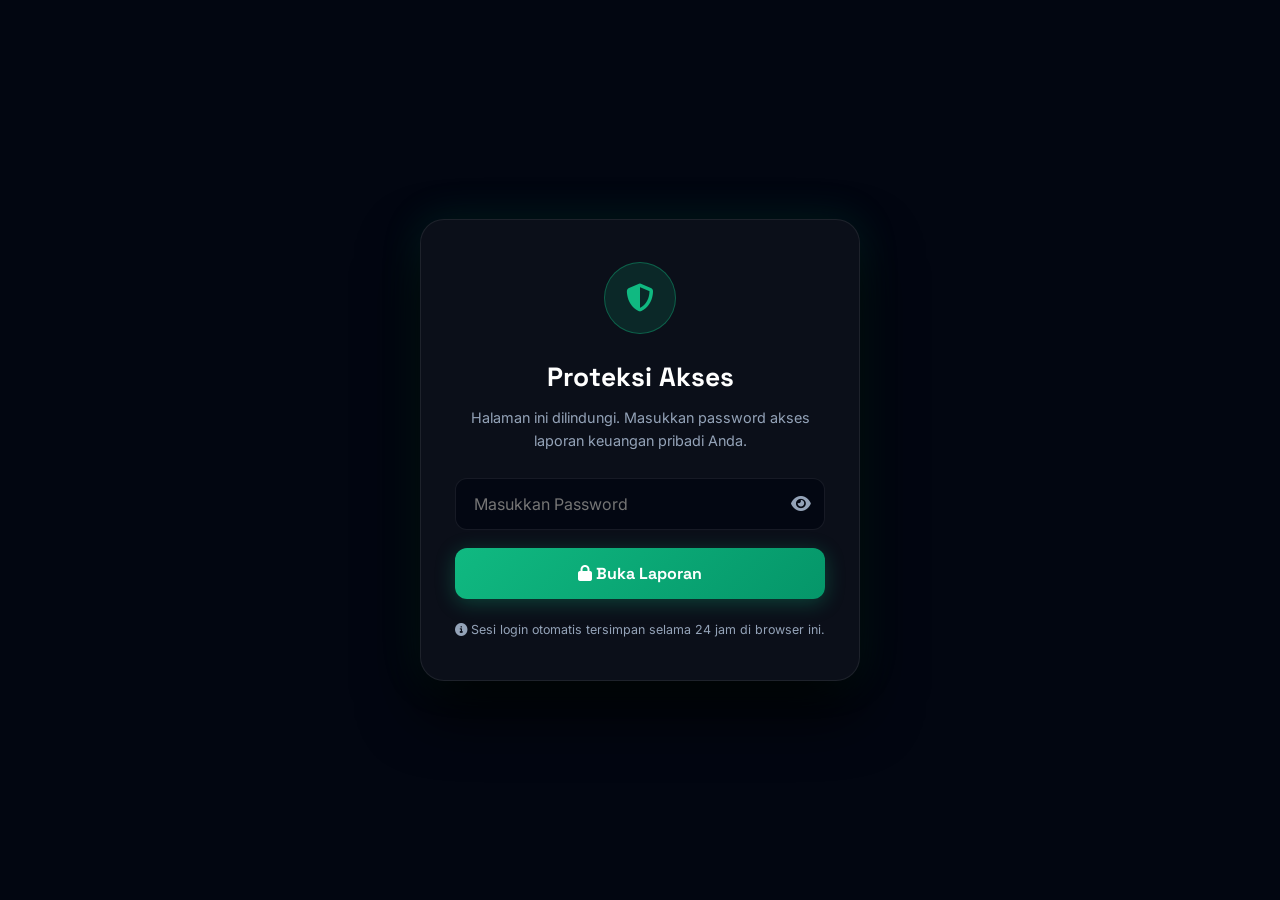
==== commit ea31919f: "feat: Authentic Bento Grid layout, TradingView animated pro charts, and annual deposit payout logic" ====
--- a/laporan-keuangan/index.html
+++ b/laporan-keuangan/index.html
@@ -10,7 +10,7 @@
   <meta name="robots" content="noindex, nofollow, noarchive, nosnippet" />
   <meta name="googlebot" content="noindex, nofollow, noarchive" />
 
-  <meta name="theme-color" content="#07131f" />
+  <meta name="theme-color" content="#030712" />
 
   <!-- Google Fonts: Space Grotesk, Inter, JetBrains Mono -->
   <link rel="preconnect" href="https://fonts.googleapis.com" />
@@ -20,8 +20,8 @@
   <!-- FontAwesome Icons -->
   <link rel="stylesheet" href="https://cdnjs.cloudflare.com/ajax/libs/font-awesome/6.1.1/css/all.min.css" integrity="sha512-KfkfwYDsLkIlwQp6LFnl8zNdLGxu9YAA1QvwINks4PhcElQSvqcyVLLD9aMhXd13uQjoXtEKNosOWaZqXgel0g==" crossorigin="anonymous" referrerpolicy="no-referrer" />
 
-  <!-- Dashboard Stylesheet -->
-  <link rel="stylesheet" href="../css/finance-dashboard.css?v=2" />
+  <!-- Dashboard Bento Stylesheet -->
+  <link rel="stylesheet" href="../css/finance-dashboard.css?v=3" />
 
   <!-- Favicon -->
   <link rel="icon" type="image/png" href="../img/david2.png" />
@@ -65,7 +65,7 @@
     </div>
   </div>
 
-  <!-- MAIN FINANCIAL DASHBOARD CONTAINER -->
+  <!-- MAIN FINANCIAL DASHBOARD CONTAINER (BENTO GRID ARCHITECTURE) -->
   <div id="dashboard-container" class="dashboard-container">
     
     <!-- Header Navbar -->
@@ -74,7 +74,7 @@
         <img src="../img/david2.png" alt="Yehezkiel David" class="dash-avatar" />
         <div class="dash-title-group">
           <h1>Financial Dashboard & AI Insights</h1>
-          <p>Yehezkiel David Setiawan • Confidential Personal Wealth Tracker</p>
+          <p>Yehezkiel David Setiawan • Personal Wealth Bento Tracker</p>
         </div>
       </a>
 
@@ -89,272 +89,244 @@
       </div>
     </header>
 
-    <!-- PASSIVE INCOME HIGHLIGHT BANNER -->
-    <div class="passive-income-banner">
-      <div class="passive-income-left">
-        <div class="passive-icon-circle">
-          <i class="fa-solid fa-coins"></i>
-        </div>
-        <div class="passive-income-text">
-          <h3>Pasif Income Bulanan (Kupon ST016T2 & Bunga Deposito)</h3>
-          <p>Pendapatan otomatis dari instrumen bebas risiko tanpa mengurangi sisa gaji</p>
-        </div>
-      </div>
-      <div id="val-passive-income" class="passive-income-amount">+Rp 681.042 / bln</div>
+    <!-- BENTO GRID CONTAINER -->
+    <div class="bento-grid">
+
+      <!-- BENTO 1: HERO PASSIVE INCOME TICKER (Span 12) -->
+      <div class="bento-card bento-col-12 bento-passive-hero">
+        <div class="passive-income-left">
+          <div class="passive-icon-circle">
+            <i class="fa-solid fa-coins"></i>
+          </div>
+          <div class="passive-income-text">
+            <h3>Portofolio Pasif Income & Imbal Hasil</h3>
+            <p>Pencairan Kupon SBN Bulanan & Bunga Deposito Perbankan Tahunan</p>
+          </div>
+        </div>
+
+        <div class="passive-items-group">
+          <!-- Monthly Coupon Pill -->
+          <div class="passive-item-pill">
+            <i class="fa-solid fa-calendar-days" style="color: #10b981;"></i>
+            <div class="pill-text">
+              <p>Pasif Income Bulanan (ST016T2)</p>
+              <span>+Rp 264.375 / bln</span>
+            </div>
+          </div>
+
+          <!-- Annual Deposit Interest Pill -->
+          <div class="passive-item-pill">
+            <i class="fa-solid fa-vault" style="color: #3b82f6;"></i>
+            <div class="pill-text">
+              <p>Pasif Income Tahunan (Deposito Allo & SeaBank)</p>
+              <span>+Rp 5.000.000 / th (Jatuh Tempo)</span>
+            </div>
+          </div>
+        </div>
+      </div>
+
+      <!-- BENTO 2: TRADINGVIEW NET WORTH PRO LINE CHART (Span 8) -->
+      <div class="bento-card bento-col-8">
+        <div class="bento-card-header">
+          <h3><i class="fa-solid fa-chart-line" style="color: #10b981;"></i> Pro Tren Pertumbuhan Net Worth (TradingView Curve)</h3>
+          <span class="bento-tag">PRO CHART</span>
+        </div>
+        <div class="tv-chart-wrapper">
+          <canvas id="netWorthChart"></canvas>
+        </div>
+      </div>
+
+      <!-- BENTO 3: ASSET ALLOCATION DONUT CHART (Span 4) -->
+      <div class="bento-card bento-col-4">
+        <div class="bento-card-header">
+          <h3><i class="fa-solid fa-chart-pie" style="color: #3b82f6;"></i> Alokasi Portofolio Aset</h3>
+          <span class="bento-tag">ASSETS</span>
+        </div>
+        <div class="tv-chart-wrapper">
+          <canvas id="assetAllocationChart"></canvas>
+        </div>
+      </div>
+
+      <!-- BENTO 4: MONTHLY CASHFLOW BAR CHART (Span 4) -->
+      <div class="bento-card bento-col-4">
+        <div class="bento-card-header">
+          <h3><i class="fa-solid fa-chart-column" style="color: #f59e0b;"></i> Breakdown Arus Kas Bulanan</h3>
+          <span class="bento-tag">CASHFLOW</span>
+        </div>
+        <div class="tv-chart-wrapper">
+          <canvas id="cashflowBarChart"></canvas>
+        </div>
+      </div>
+
+      <!-- BENTO 5: HEALTH RADAR SPIDER CHART (Span 4) -->
+      <div class="bento-card bento-col-4">
+        <div class="bento-card-header">
+          <h3><i class="fa-solid fa-diagram-project" style="color: #a855f7;"></i> Radar Kesehatan Finansial</h3>
+          <span class="bento-tag">SCORES</span>
+        </div>
+        <div class="tv-chart-wrapper">
+          <canvas id="radarHealthChart"></canvas>
+        </div>
+      </div>
+
+      <!-- BENTO 6: FINANCIAL RATIOS STACK (Span 4) -->
+      <div class="bento-card bento-col-4" style="display: flex; flex-direction: column; justify-content: space-between;">
+        <div class="bento-card-header">
+          <h3><i class="fa-solid fa-sliders" style="color: #06b6d4;"></i> Rasio Utang & Simpanan</h3>
+          <span class="bento-tag">METRICS</span>
+        </div>
+
+        <!-- Savings Rate Card -->
+        <div style="background: rgba(3, 7, 18, 0.6); padding: 14px; border-radius: 12px; margin-bottom: 10px; border: 1px solid rgba(255,255,255,0.06);">
+          <div style="display: flex; justify-content: space-between; align-items: center; margin-bottom: 4px;">
+            <span style="font-size: 0.8rem; color: #94a3b8;">SAVINGS RATE (TOTAL)</span>
+            <span id="badge-savings-rate" class="status-badge badge-ok">OK</span>
+          </div>
+          <div style="font-family: var(--font-code); font-size: 1.6rem; font-weight: 700; color: #10b981;" id="num-savings-rate">28.8%</div>
+          <div style="font-size: 0.76rem; color: #94a3b8;" id="target-savings-rate">Target: ≥ 20.0% (Danamon 1.2M + Kas 1.41M)</div>
+        </div>
+
+        <!-- Fixed Cost Ratio Card -->
+        <div style="background: rgba(3, 7, 18, 0.6); padding: 14px; border-radius: 12px; margin-bottom: 10px; border: 1px solid rgba(255,255,255,0.06);">
+          <div style="display: flex; justify-content: space-between; align-items: center; margin-bottom: 4px;">
+            <span style="font-size: 0.8rem; color: #94a3b8;">FIXED COST RATIO</span>
+            <span id="badge-fixed-cost" class="status-badge badge-ok">OK</span>
+          </div>
+          <div style="font-family: var(--font-code); font-size: 1.6rem; font-weight: 700; color: #ffffff;" id="num-fixed-cost">43.6%</div>
+          <div style="font-size: 0.76rem; color: #94a3b8;" id="target-fixed-cost">Target: ≤ 50.0% (Kos Rp 1.7M + Makan Rp 2.25M)</div>
+        </div>
+
+        <!-- Debt Ratio Card -->
+        <div style="background: rgba(3, 7, 18, 0.6); padding: 14px; border-radius: 12px; border: 1px solid rgba(255,255,255,0.06);">
+          <div style="display: flex; justify-content: space-between; align-items: center; margin-bottom: 4px;">
+            <span style="font-size: 0.8rem; color: #94a3b8;">DEBT-TO-INCOME</span>
+            <span id="badge-dti" class="status-badge badge-ok">OK</span>
+          </div>
+          <div style="font-family: var(--font-code); font-size: 1.6rem; font-weight: 700; color: #ffffff;" id="num-dti">27.6%</div>
+          <div style="font-size: 0.76rem; color: #94a3b8;" id="target-dti">Target: ≤ 30.0% (Cicilan Mobil Rp 2.500.000)</div>
+        </div>
+      </div>
+
+      <!-- BENTO 7: YZ.AI LIVE WEALTH STRATEGIST ENGINE (Span 12) -->
+      <div class="bento-card bento-col-12 bento-ai-card">
+        <div class="ai-header-group">
+          <div style="display: flex; align-items: center; gap: 12px;">
+            <div class="ai-badge">
+              <i class="fa-solid fa-wand-magic-sparkles"></i>
+              <span>YZ.AI Wealth Engine</span>
+            </div>
+            <span id="ai-model-used" style="font-size: 0.8rem; color: #94a3b8;">Gemini Live</span>
+          </div>
+
+          <button id="btn-generate-ai" class="ai-btn-analyze">
+            <i class="fa-solid fa-rotate-right"></i> Analisis Ulang AI
+          </button>
+        </div>
+
+        <div id="ai-response-container" class="ai-response-box">
+          <div style="text-align: center; padding: 26px 20px; color: #94a3b8;">
+            <i class="fa-solid fa-brain fa-spin fa-2x" style="color: #a855f7;"></i>
+            <p style="margin-top: 12px; font-weight: 600; color: #e2e8f0;">YZ.AI Engine sedang memuat analisis keuangan mendalam...</p>
+          </div>
+        </div>
+
+        <form id="ai-custom-prompt-form" class="ai-prompt-form">
+          <input type="text" id="ai-prompt-input" class="ai-prompt-input" placeholder="Tanyakan saran finansial khusus (misal: 'Berapa alokasi aman buat beli gadget 5 juta bulan depan?')" />
+          <button type="submit" id="btn-ask-ai" class="ai-btn-analyze">
+            <i class="fa-solid fa-paper-plane"></i> Tanya AI
+          </button>
+        </form>
+      </div>
+
+      <!-- BENTO 8: DETAILED ASSET BREAKDOWN TILES (Span 12) -->
+      <div class="bento-card bento-col-12">
+        <div class="bento-card-header">
+          <h3><i class="fa-solid fa-vault" style="color: #10b981;"></i> Detail Portofolio Aset & Investasi</h3>
+          <span class="bento-tag">6 INSTRUMEN</span>
+        </div>
+
+        <div class="grid-assets-detail">
+          <!-- ST016 Card -->
+          <div class="asset-item-card">
+            <div class="asset-badge-icon" style="background: rgba(16, 185, 129, 0.15); color: #10b981;">
+              <i class="fa-solid fa-building-columns"></i>
+            </div>
+            <div class="asset-info">
+              <h4>Obligasi Negara ST016T2</h4>
+              <div class="asset-val-text">Rp 50.000.000</div>
+              <div class="asset-meta">Kupon 7.05% gross/th • <strong>Cair Rp 264k/bln</strong></div>
+            </div>
+          </div>
+
+          <!-- Allo Bank Card -->
+          <div class="asset-item-card">
+            <div class="asset-badge-icon" style="background: rgba(59, 130, 246, 0.15); color: #3b82f6;">
+              <i class="fa-solid fa-landmark"></i>
+            </div>
+            <div class="asset-info">
+              <h4>Deposito Allo Bank</h4>
+              <div class="asset-val-text">Rp 50.000.000</div>
+              <div class="asset-meta">Bunga 6.5% p.a. • <strong>Cair Rp 2.6M/th saat Jatuh Tempo</strong></div>
+            </div>
+          </div>
+
+          <!-- SeaBank Card -->
+          <div class="asset-item-card">
+            <div class="asset-badge-icon" style="background: rgba(6, 182, 212, 0.15); color: #06b6d4;">
+              <i class="fa-solid fa-piggy-bank"></i>
+            </div>
+            <div class="asset-info">
+              <h4>Deposito SeaBank</h4>
+              <div class="asset-val-text">Rp 50.000.000</div>
+              <div class="asset-meta">Bunga 6.0% p.a. • <strong>Cair Rp 2.4M/th saat Jatuh Tempo</strong></div>
+            </div>
+          </div>
+
+          <!-- Sucorinvest MMF -->
+          <div class="asset-item-card">
+            <div class="asset-badge-icon" style="background: rgba(139, 92, 246, 0.15); color: #8b5cf6;">
+              <i class="fa-solid fa-chart-line"></i>
+            </div>
+            <div class="asset-info">
+              <h4>Sucorinvest MMF</h4>
+              <div class="asset-val-text">Rp 15.000.000</div>
+              <div class="asset-meta">Reksadana Pasar Uang • Likuid</div>
+            </div>
+          </div>
+
+          <!-- Danamon Card -->
+          <div class="asset-item-card">
+            <div class="asset-badge-icon" style="background: rgba(245, 158, 11, 0.15); color: #f59e0b;">
+              <i class="fa-solid fa-calendar-check"></i>
+            </div>
+            <div class="asset-info">
+              <h4>Tabungan Danamon</h4>
+              <div id="danamon-val-display" class="asset-val-text">Rp 8.520.000</div>
+              <div id="danamon-meta-display" class="asset-meta">1.2M/bln • Bunga 5% p.a. • Goal 81.8M (Jan 31)</div>
+            </div>
+          </div>
+
+          <!-- Cash Card -->
+          <div class="asset-item-card">
+            <div class="asset-badge-icon" style="background: rgba(236, 72, 153, 0.15); color: #ec4899;">
+              <i class="fa-solid fa-money-bill-transfer"></i>
+            </div>
+            <div class="asset-info">
+              <h4>Kas / Liquid Cash</h4>
+              <div class="asset-val-text">Rp 1.414.375</div>
+              <div class="asset-meta">Sisa Kas Bebas Operasional Bulanan</div>
+            </div>
+          </div>
+        </div>
+      </div>
+
     </div>
-
-    <!-- SECTION 1: MONTHLY CASH FLOW SUMMARY -->
-    <div class="section-title-wrapper">
-      <h2><i class="fa-solid fa-wallet"></i> Ringkasan Arus Kas Bulanan</h2>
-    </div>
-
-    <div class="grid-cashflow">
-      <!-- Income Card -->
-      <div class="fin-card">
-        <div class="card-top">
-          <span class="card-label">Total Pemasukan</span>
-          <div class="card-icon-box card-icon-income">
-            <i class="fa-solid fa-arrow-down"></i>
-          </div>
-        </div>
-        <div id="val-income" class="amount-val amount-profit">Rp 0</div>
-        <div class="card-subtext">Gaji Rutin (8.8M) + Passive Income (681k)</div>
-      </div>
-
-      <!-- Expense Card -->
-      <div class="fin-card">
-        <div class="card-top">
-          <span class="card-label">Total Pengeluaran & Alokasi</span>
-          <div class="card-icon-box card-icon-expense">
-            <i class="fa-solid fa-arrow-up"></i>
-          </div>
-        </div>
-        <div id="val-expenses" class="amount-val amount-deficit">Rp 0</div>
-        <div class="card-subtext">Mobil (2.5M) + Kos (1.7M) + Danamon (1.2M) + Gopay</div>
-      </div>
-
-      <!-- Net Cash Flow Card -->
-      <div class="fin-card">
-        <div class="card-top">
-          <span class="card-label">Sisa Kas Bebas (Cashflow)</span>
-          <div class="card-icon-box card-icon-net">
-            <i class="fa-solid fa-scale-balanced"></i>
-          </div>
-        </div>
-        <div id="val-net" class="amount-val">Rp 0</div>
-        <div class="card-subtext">
-          Status: <span id="badge-net" class="status-badge badge-ok">Surplus</span>
-        </div>
-      </div>
-    </div>
-
-    <!-- SECTION 2: FINANCIAL RATIOS -->
-    <div class="section-title-wrapper">
-      <h2><i class="fa-solid fa-chart-pie"></i> Rasio & Kesehatan Keuangan</h2>
-    </div>
-
-    <div class="grid-ratios">
-      <!-- Savings Rate Card -->
-      <div class="fin-card">
-        <div class="card-top">
-          <span class="card-label">Savings Rate</span>
-          <span id="badge-savings-rate" class="status-badge badge-ok">OK</span>
-        </div>
-        <div class="ratio-value-group">
-          <span id="num-savings-rate" class="ratio-num">0%</span>
-          <span id="target-savings-rate" class="ratio-target">Target: ≥ 30%</span>
-        </div>
-        <div class="card-subtext">Persentase pendapatan disisihkan untuk tabungan Danamon</div>
-      </div>
-
-      <!-- Fixed Cost Ratio Card -->
-      <div class="fin-card">
-        <div class="card-top">
-          <span class="card-label">Fixed Cost Ratio</span>
-          <span id="badge-fixed-cost" class="status-badge badge-ok">OK</span>
-        </div>
-        <div class="ratio-value-group">
-          <span id="num-fixed-cost" class="ratio-num">0%</span>
-          <span id="target-fixed-cost" class="ratio-target">Target: ≤ 50%</span>
-        </div>
-        <div class="card-subtext">Persentase biaya hidup (Kos + Makan) vs Total Income</div>
-      </div>
-
-      <!-- Debt to Income Ratio Card -->
-      <div class="fin-card">
-        <div class="card-top">
-          <span class="card-label">Debt-to-Income</span>
-          <span id="badge-dti" class="status-badge badge-ok">OK</span>
-        </div>
-        <div class="ratio-value-group">
-          <span id="num-dti" class="ratio-num">0%</span>
-          <span id="target-dti" class="ratio-target">Target: ≤ 30%</span>
-        </div>
-        <div class="card-subtext">Beban cicilan bulanan (Mobil) dibanding total income</div>
-      </div>
-    </div>
-
-    <!-- SECTION 3: YZ.AI LIVE FINANCIAL ADVISOR -->
-    <div class="section-title-wrapper">
-      <h2><i class="fa-solid fa-brain"></i> Live AI Wealth Strategist (YZ.AI Engine)</h2>
-    </div>
-
-    <div class="fin-card ai-advisor-card" style="margin-bottom: 32px;">
-      <div class="ai-header-group">
-        <div style="display: flex; align-items: center; gap: 10px;">
-          <div class="ai-badge">
-            <i class="fa-solid fa-wand-magic-sparkles"></i>
-            <span>YZ.AI Finance Engine</span>
-          </div>
-          <span id="ai-model-used" style="font-size: 0.78rem; color: #94a3b8;">Gemini Live</span>
-        </div>
-
-        <button id="btn-generate-ai" class="ai-btn-analyze">
-          <i class="fa-solid fa-rotate-right"></i> Analisis Ulang AI
-        </button>
-      </div>
-
-      <div id="ai-response-container" class="ai-response-box">
-        <div style="text-align: center; padding: 20px; color: #94a3b8;">
-          <i class="fa-solid fa-spinner fa-spin fa-2x"></i>
-          <p style="margin-top: 10px;">Memuat analisis AI real-time untuk portofolio Anda...</p>
-        </div>
-      </div>
-
-      <form id="ai-custom-prompt-form" class="ai-prompt-form">
-        <input type="text" id="ai-prompt-input" class="ai-prompt-input" placeholder="Tanyakan saran finansial khusus (misal: 'Berapa persen alokasi terbaik untuk beli gadget bulan depan?')" />
-        <button type="submit" id="btn-ask-ai" class="ai-btn-analyze">
-          <i class="fa-solid fa-paper-plane"></i> Tanya AI
-        </button>
-      </form>
-    </div>
-
-    <!-- SECTION 4: DETAILED ASSET BREAKDOWN -->
-    <div class="section-title-wrapper">
-      <h2><i class="fa-solid fa-vault"></i> Detail Portofolio Aset & Investasi</h2>
-    </div>
-
-    <div class="grid-assets-detail">
-      <div class="asset-item-card">
-        <div class="asset-badge-icon" style="background: rgba(59, 130, 246, 0.15); color: #3b82f6;">
-          <i class="fa-solid fa-building-columns"></i>
-        </div>
-        <div class="asset-info">
-          <h4>Obligasi Negara ST016T2</h4>
-          <div class="asset-val-text">Rp 50.000.000</div>
-          <div class="asset-meta">Kupon 7.05% gross / th • Cair Bulanan</div>
-        </div>
-      </div>
-
-      <div class="asset-item-card">
-        <div class="asset-badge-icon" style="background: rgba(16, 185, 129, 0.15); color: #10b981;">
-          <i class="fa-solid fa-landmark"></i>
-        </div>
-        <div class="asset-info">
-          <h4>Deposito Allo Bank</h4>
-          <div class="asset-val-text">Rp 50.000.000</div>
-          <div class="asset-meta">Tenor 1 Tahun • Bunga 6.5% p.a.</div>
-        </div>
-      </div>
-
-      <div class="asset-item-card">
-        <div class="asset-badge-icon" style="background: rgba(6, 182, 212, 0.15); color: #06b6d4;">
-          <i class="fa-solid fa-piggy-bank"></i>
-        </div>
-        <div class="asset-info">
-          <h4>Deposito SeaBank</h4>
-          <div class="asset-val-text">Rp 50.000.000</div>
-          <div class="asset-meta">Tenor 1 Tahun • Bunga 6.0% p.a.</div>
-        </div>
-      </div>
-
-      <div class="asset-item-card">
-        <div class="asset-badge-icon" style="background: rgba(139, 92, 246, 0.15); color: #8b5cf6;">
-          <i class="fa-solid fa-chart-line"></i>
-        </div>
-        <div class="asset-info">
-          <h4>Sucorinvest MMF</h4>
-          <div class="asset-val-text">Rp 15.000.000</div>
-          <div class="asset-meta">Reksadana Pasar Uang • Likuid</div>
-        </div>
-      </div>
-
-      <div class="asset-item-card">
-        <div class="asset-badge-icon" style="background: rgba(245, 158, 11, 0.15); color: #f59e0b;">
-          <i class="fa-solid fa-calendar-check"></i>
-        </div>
-        <div class="asset-info">
-          <h4>Tabungan Danamon (Feb 26 - Jan 31)</h4>
-          <div id="danamon-val-display" class="asset-val-text">Rp 8.520.000</div>
-          <div id="danamon-meta-display" class="asset-meta">1.2M/bln • Bunga 5% p.a. • Goal 81.8M</div>
-        </div>
-      </div>
-
-
-      <div class="asset-item-card">
-        <div class="asset-badge-icon" style="background: rgba(236, 72, 153, 0.15); color: #ec4899;">
-          <i class="fa-solid fa-money-bill-transfer"></i>
-        </div>
-        <div class="asset-info">
-          <h4>Kas / Liquid Cash</h4>
-          <div class="asset-val-text">Rp 1.150.000</div>
-          <div class="asset-meta">Sisa Cashflow Bebas Operasional</div>
-        </div>
-      </div>
-    </div>
-
-    <!-- SECTION 5: VISUALIZATIONS / CHARTS (4 CHARTS GRID) -->
-    <div class="section-title-wrapper">
-      <h2><i class="fa-solid fa-chart-line"></i> Visualisasi & Analisis Grafik Keuangan (4-Chart Analytics Grid)</h2>
-    </div>
-
-    <div class="grid-charts-4">
-      <!-- Chart 1: Net Worth Trend -->
-      <div class="fin-card">
-        <div class="chart-card-header">
-          <h3><i class="fa-solid fa-chart-line" style="color: #10b981;"></i> Tren Pertumbuhan Net Worth 5 Tahun</h3>
-        </div>
-        <div class="chart-wrapper">
-          <canvas id="netWorthChart"></canvas>
-        </div>
-      </div>
-
-      <!-- Chart 2: Asset Allocation Donut -->
-      <div class="fin-card">
-        <div class="chart-card-header">
-          <h3><i class="fa-solid fa-chart-pie" style="color: #3b82f6;"></i> Alokasi Portofolio Aset</h3>
-        </div>
-        <div class="chart-wrapper">
-          <canvas id="assetAllocationChart"></canvas>
-        </div>
-      </div>
-
-      <!-- Chart 3: Cashflow Breakdown Bar -->
-      <div class="fin-card">
-        <div class="chart-card-header">
-          <h3><i class="fa-solid fa-chart-column" style="color: #f59e0b;"></i> Breakdown Pemasukan vs Pengeluaran</h3>
-        </div>
-        <div class="chart-wrapper">
-          <canvas id="cashflowBarChart"></canvas>
-        </div>
-      </div>
-
-      <!-- Chart 4: Radar Health Spider -->
-      <div class="fin-card">
-        <div class="chart-card-header">
-          <h3><i class="fa-solid fa-diagram-project" style="color: #a855f7;"></i> Radar Evaluasi Kesehatan Finansial</h3>
-        </div>
-        <div class="chart-wrapper">
-          <canvas id="radarHealthChart"></canvas>
-        </div>
-      </div>
-    </div>
-
+    <!-- END BENTO GRID -->
 
   </div>
 
   <!-- Dashboard Controller Script -->
-  <script src="../script/finance-dashboard.js?v=2"></script>
+  <script src="../script/finance-dashboard.js?v=3"></script>
 </body>
 
 </html>
--- a/css/finance-dashboard.css
+++ b/css/finance-dashboard.css
@@ -1,36 +1,37 @@
-/* Financial Dashboard Styling - OLED Pitch Black Dark Mode */
+/* Financial Dashboard Styling - Pro Bento Grid & TradingView Dark Mode */
 :root {
   --font-heading: 'Space Grotesk', sans-serif;
   --font-subheading: 'Inter', sans-serif;
   --font-body: 'Inter', sans-serif;
   --font-code: 'JetBrains Mono', monospace;
 
-  /* Pure Pitch Black OLED Dark Mode Theme */
+  /* TradingView OLED Dark Theme Tokens */
   --fin-bg-deep: #030712;
-  --fin-bg-surface: #090d16;
-  --fin-bg-card: rgba(15, 23, 42, 0.75);
-  --fin-card-border: rgba(255, 255, 255, 0.1);
-  --fin-card-hover-border: rgba(16, 185, 129, 0.4);
+  --fin-bg-surface: #0b0f19;
+  --fin-bg-bento: rgba(15, 23, 42, 0.7);
+  --fin-bento-border: rgba(255, 255, 255, 0.08);
+  --fin-bento-hover: rgba(16, 185, 129, 0.35);
 
   --fin-text-main: #ffffff;
   --fin-text-sub: #e2e8f0;
   --fin-text-muted: #94a3b8;
 
   --fin-profit: #10b981;
-  --fin-profit-bg: rgba(16, 185, 129, 0.15);
-  --fin-profit-border: rgba(16, 185, 129, 0.35);
+  --fin-profit-glow: rgba(16, 185, 129, 0.4);
+  --fin-profit-bg: rgba(16, 185, 129, 0.12);
+  --fin-profit-border: rgba(16, 185, 129, 0.3);
 
   --fin-deficit: #ef4444;
-  --fin-deficit-bg: rgba(239, 68, 68, 0.15);
-  --fin-deficit-border: rgba(239, 68, 68, 0.35);
+  --fin-deficit-bg: rgba(239, 68, 68, 0.12);
+  --fin-deficit-border: rgba(239, 68, 68, 0.3);
 
   --fin-warning: #f59e0b;
-  --fin-warning-bg: rgba(245, 158, 11, 0.15);
-  --fin-warning-border: rgba(245, 158, 11, 0.35);
-
-  --fin-accent-blue: #3b82f6;
-  --fin-accent-purple: #a855f7;
-  --fin-accent-cyan: #06b6d4;
+  --fin-warning-bg: rgba(245, 158, 11, 0.12);
+  --fin-warning-border: rgba(245, 158, 11, 0.3);
+
+  --fin-blue: #3b82f6;
+  --fin-purple: #a855f7;
+  --fin-cyan: #06b6d4;
 }
 
 * {
@@ -42,9 +43,9 @@
 body.finance-body {
   background-color: var(--fin-bg-deep);
   background-image: 
-    radial-gradient(circle at 20% 15%, rgba(16, 185, 129, 0.06) 0%, transparent 45%),
-    radial-gradient(circle at 80% 80%, rgba(59, 130, 246, 0.06) 0%, transparent 45%),
-    radial-gradient(circle at 50% 50%, rgba(168, 85, 247, 0.03) 0%, transparent 60%);
+    radial-gradient(circle at 15% 15%, rgba(16, 185, 129, 0.07) 0%, transparent 40%),
+    radial-gradient(circle at 85% 60%, rgba(59, 130, 246, 0.07) 0%, transparent 40%),
+    radial-gradient(circle at 50% 90%, rgba(168, 85, 247, 0.05) 0%, transparent 50%);
   color: var(--fin-text-main);
   font-family: var(--font-body);
   font-size: 16px;
@@ -77,8 +78,8 @@
   width: 100vw;
   height: 100vh;
   background: rgba(3, 7, 18, 0.98);
-  backdrop-filter: blur(20px);
-  -webkit-backdrop-filter: blur(20px);
+  backdrop-filter: blur(24px);
+  -webkit-backdrop-filter: blur(24px);
   z-index: 9999;
   display: flex;
   align-items: center;
@@ -88,31 +89,31 @@
 
 .gate-card {
   background: var(--fin-bg-surface);
-  border: 1px solid var(--fin-card-border);
-  border-radius: 18px;
-  padding: 40px 32px;
+  border: 1px solid var(--fin-bento-border);
+  border-radius: 24px;
+  padding: 42px 34px;
   width: 100%;
   max-width: 440px;
-  box-shadow: 0 25px 50px rgba(0, 0, 0, 0.8), 0 0 30px rgba(16, 185, 129, 0.1);
+  box-shadow: 0 30px 60px rgba(0, 0, 0, 0.9), 0 0 40px rgba(16, 185, 129, 0.15);
   text-align: center;
 }
 
 .gate-icon {
-  width: 68px;
-  height: 68px;
+  width: 72px;
+  height: 72px;
   background: rgba(16, 185, 129, 0.15);
   border: 1px solid rgba(16, 185, 129, 0.4);
   border-radius: 50%;
   display: inline-flex;
   align-items: center;
   justify-content: center;
-  font-size: 26px;
+  font-size: 28px;
   color: #10b981;
-  margin-bottom: 20px;
+  margin-bottom: 22px;
 }
 
 .gate-title {
-  font-size: 1.6rem;
+  font-size: 1.65rem;
   margin-bottom: 8px;
   color: #ffffff;
 }
@@ -120,7 +121,7 @@
 .gate-desc {
   font-size: 0.9rem;
   color: var(--fin-text-muted);
-  margin-bottom: 24px;
+  margin-bottom: 26px;
 }
 
 .gate-form-group {
@@ -130,10 +131,10 @@
 
 .gate-input {
   width: 100%;
-  padding: 14px 44px 14px 16px;
+  padding: 15px 44px 15px 18px;
   background: #030712;
-  border: 1px solid var(--fin-card-border);
-  border-radius: 10px;
+  border: 1px solid var(--fin-bento-border);
+  border-radius: 12px;
   color: #ffffff;
   font-family: var(--font-body);
   font-size: 1rem;
@@ -164,16 +165,17 @@
 
 .gate-btn {
   width: 100%;
-  padding: 14px;
+  padding: 15px;
   background: linear-gradient(135deg, #10b981, #059669);
   border: none;
-  border-radius: 10px;
+  border-radius: 12px;
   color: #ffffff;
   font-family: var(--font-heading);
   font-size: 1rem;
   font-weight: 700;
   cursor: pointer;
   transition: transform 0.15s, opacity 0.2s;
+  box-shadow: 0 4px 20px rgba(16, 185, 129, 0.3);
 }
 
 .gate-btn:hover {
@@ -192,24 +194,24 @@
   padding: 10px;
   background: var(--fin-deficit-bg);
   border: 1px solid var(--fin-deficit-border);
-  border-radius: 8px;
+  border-radius: 10px;
   color: #fca5a5;
   font-size: 0.85rem;
   display: none;
 }
 
 .gate-notice {
-  margin-top: 20px;
+  margin-top: 22px;
   font-size: 0.78rem;
   color: var(--fin-text-muted);
   line-height: 1.4;
 }
 
-/* App Container */
+/* App Main Container */
 .dashboard-container {
-  max-width: 1300px;
+  max-width: 1400px;
   margin: 0 auto;
-  padding: 36px 24px 70px 24px;
+  padding: 36px 24px 80px 24px;
   display: none; /* hidden until authenticated */
 }
 
@@ -219,7 +221,7 @@
   align-items: center;
   justify-content: space-between;
   padding-bottom: 24px;
-  border-bottom: 1px solid var(--fin-card-border);
+  border-bottom: 1px solid var(--fin-bento-border);
   margin-bottom: 32px;
   flex-wrap: wrap;
   gap: 16px;
@@ -228,20 +230,21 @@
 .dash-brand {
   display: flex;
   align-items: center;
-  gap: 14px;
+  gap: 16px;
   text-decoration: none;
 }
 
 .dash-avatar {
-  width: 48px;
-  height: 48px;
+  width: 50px;
+  height: 50px;
   border-radius: 50%;
   border: 2px solid #10b981;
+  box-shadow: 0 0 15px rgba(16, 185, 129, 0.3);
   object-fit: cover;
 }
 
 .dash-title-group h1 {
-  font-size: 1.5rem;
+  font-size: 1.55rem;
   line-height: 1.2;
   color: #ffffff;
 }
@@ -259,7 +262,7 @@
 
 .last-updated-badge {
   background: rgba(255, 255, 255, 0.04);
-  border: 1px solid var(--fin-card-border);
+  border: 1px solid var(--fin-bento-border);
   border-radius: 20px;
   padding: 6px 16px;
   font-size: 0.82rem;
@@ -286,174 +289,130 @@
   color: #ffffff;
 }
 
-/* Passive Income Banner */
-.passive-income-banner {
-  background: linear-gradient(135deg, rgba(16, 185, 129, 0.12) 0%, rgba(59, 130, 246, 0.12) 100%);
-  border: 1px solid rgba(16, 185, 129, 0.35);
-  border-radius: 16px;
-  padding: 22px 28px;
-  display: flex;
-  align-items: center;
-  justify-content: space-between;
+/* ==========================================================================
+   BENTO GRID LAYOUT SYSTEM (12-COLUMNS FLEXIBLE BENTO)
+   ========================================================================== */
+.bento-grid {
+  display: grid;
+  grid-template-columns: repeat(12, 1fr);
+  gap: 20px;
   margin-bottom: 32px;
-  flex-wrap: wrap;
-  gap: 16px;
-  box-shadow: 0 10px 30px rgba(0, 0, 0, 0.3);
-}
-
-.passive-income-left {
-  display: flex;
-  align-items: center;
-  gap: 18px;
-}
-
-.passive-icon-circle {
-  width: 52px;
-  height: 52px;
-  border-radius: 50%;
-  background: rgba(16, 185, 129, 0.2);
-  border: 1px solid #10b981;
-  color: #10b981;
-  display: flex;
-  align-items: center;
-  justify-content: center;
-  font-size: 1.5rem;
-}
-
-.passive-income-text h3 {
-  font-size: 1.2rem;
-  margin-bottom: 4px;
-}
-
-.passive-income-text p {
-  font-size: 0.88rem;
-  color: var(--fin-text-sub);
-}
-
-.passive-income-amount {
-  font-family: var(--font-code);
-  font-size: 1.9rem;
-  font-weight: 700;
-  color: #10b981;
-  text-shadow: 0 0 20px rgba(16, 185, 129, 0.3);
-}
-
-/* Grid Layouts */
-.section-title-wrapper {
-  margin-bottom: 18px;
-  display: flex;
-  align-items: center;
-  justify-content: space-between;
-}
-
-.section-title-wrapper h2 {
-  font-size: 1.2rem;
-  color: #ffffff;
-  display: flex;
-  align-items: center;
-  gap: 10px;
-}
-
-.grid-cashflow {
-  display: grid;
-  grid-template-columns: repeat(auto-fit, minmax(280px, 1fr));
-  gap: 20px;
-  margin-bottom: 36px;
-}
-
-.grid-ratios {
-  display: grid;
-  grid-template-columns: repeat(auto-fit, minmax(300px, 1fr));
-  gap: 20px;
-  margin-bottom: 36px;
-}
-
-/* 4-Chart 2x2 Grid Layout */
-.grid-charts-4 {
-  display: grid;
-  grid-template-columns: repeat(2, 1fr);
-  gap: 24px;
-  margin-bottom: 36px;
-}
-
-/* Cards */
-.fin-card {
-  background: var(--fin-bg-card);
-  border: 1px solid var(--fin-card-border);
-  border-radius: 16px;
+}
+
+/* Bento Spans */
+.bento-col-12 { grid-column: span 12; }
+.bento-col-8  { grid-column: span 8; }
+.bento-col-6  { grid-column: span 6; }
+.bento-col-4  { grid-column: span 4; }
+.bento-col-3  { grid-column: span 3; }
+
+/* Bento Card Surface */
+.bento-card {
+  background: var(--fin-bg-bento);
+  border: 1px solid var(--fin-bento-border);
+  border-radius: 20px;
   padding: 24px;
   backdrop-filter: blur(16px);
   -webkit-backdrop-filter: blur(16px);
-  transition: border-color 0.2s, transform 0.2s, box-shadow 0.2s;
-  box-shadow: 0 10px 25px rgba(0, 0, 0, 0.4);
-}
-
-.fin-card:hover {
-  border-color: var(--fin-card-hover-border);
-  box-shadow: 0 14px 30px rgba(16, 185, 129, 0.1);
-}
-
-.card-top {
+  transition: border-color 0.25s, transform 0.25s, box-shadow 0.25s;
+  box-shadow: 0 10px 30px rgba(0, 0, 0, 0.5);
+  position: relative;
+  overflow: hidden;
+}
+
+.bento-card:hover {
+  border-color: var(--fin-bento-hover);
+  transform: translateY(-2px);
+  box-shadow: 0 15px 35px rgba(16, 185, 129, 0.12);
+}
+
+/* Hero Passive Income Ticker Bento */
+.bento-passive-hero {
+  background: linear-gradient(135deg, rgba(16, 185, 129, 0.12) 0%, rgba(59, 130, 246, 0.12) 100%);
+  border: 1px solid rgba(16, 185, 129, 0.35);
   display: flex;
   align-items: center;
   justify-content: space-between;
-  margin-bottom: 14px;
-}
-
-.card-label {
-  font-size: 0.88rem;
+  flex-wrap: wrap;
+  gap: 20px;
+}
+
+.passive-items-group {
+  display: flex;
+  align-items: center;
+  gap: 24px;
+  flex-wrap: wrap;
+}
+
+.passive-item-pill {
+  background: rgba(3, 7, 18, 0.6);
+  border: 1px solid rgba(255, 255, 255, 0.08);
+  border-radius: 14px;
+  padding: 12px 18px;
+  display: flex;
+  align-items: center;
+  gap: 12px;
+}
+
+.passive-item-pill i {
+  font-size: 1.3rem;
+}
+
+.passive-item-pill .pill-text p {
+  font-size: 0.78rem;
+  color: var(--fin-text-muted);
+}
+
+.passive-item-pill .pill-text span {
+  font-family: var(--font-code);
+  font-size: 1.1rem;
+  font-weight: 700;
+  color: #10b981;
+}
+
+/* Bento Card Header */
+.bento-card-header {
+  display: flex;
+  align-items: center;
+  justify-content: space-between;
+  margin-bottom: 18px;
+}
+
+.bento-card-header h3 {
+  font-size: 1.15rem;
+  color: #ffffff;
+  display: flex;
+  align-items: center;
+  gap: 10px;
+}
+
+.bento-tag {
+  font-size: 0.75rem;
+  font-weight: 700;
   text-transform: uppercase;
   letter-spacing: 0.5px;
-  color: var(--fin-text-muted);
-}
-
-.card-icon-box {
-  width: 40px;
-  height: 40px;
-  border-radius: 10px;
-  display: flex;
-  align-items: center;
-  justify-content: center;
-  font-size: 1.15rem;
-}
-
-.card-icon-income {
-  background: rgba(16, 185, 129, 0.15);
-  color: var(--fin-profit);
-}
-
-.card-icon-expense {
-  background: rgba(239, 68, 68, 0.15);
-  color: var(--fin-deficit);
-}
-
-.card-icon-net {
-  background: rgba(59, 130, 246, 0.15);
-  color: var(--fin-accent-blue);
-}
-
-.amount-val {
-  font-size: 1.85rem;
+  padding: 4px 10px;
+  border-radius: 20px;
+  background: rgba(255, 255, 255, 0.06);
+  border: 1px solid rgba(255, 255, 255, 0.1);
+  color: var(--fin-text-sub);
+}
+
+/* Metric Display Inside Bento */
+.bento-metric-val {
+  font-family: var(--font-code);
+  font-size: 1.9rem;
   font-weight: 700;
   line-height: 1.2;
   margin-bottom: 6px;
-  font-family: var(--font-code);
-}
-
-.amount-profit {
-  color: var(--fin-profit);
-}
-
-.amount-deficit {
-  color: var(--fin-deficit);
-}
-
-.card-subtext {
+}
+
+.bento-subtext {
   font-size: 0.82rem;
   color: var(--fin-text-muted);
 }
 
-/* Ratio Badges */
+/* Status Badges */
 .status-badge {
   display: inline-flex;
   align-items: center;
@@ -484,35 +443,14 @@
   color: var(--fin-deficit);
 }
 
-.ratio-value-group {
-  display: flex;
-  align-items: baseline;
-  gap: 10px;
-  margin-bottom: 8px;
-}
-
-.ratio-num {
-  font-size: 2.1rem;
-  font-weight: 700;
-  font-family: var(--font-code);
-  color: #ffffff;
-}
-
-.ratio-target {
-  font-size: 0.85rem;
-  color: var(--fin-text-muted);
-}
-
-/* AI Card & Futuristic Advisory Section */
-.ai-advisor-card {
-  background: linear-gradient(135deg, rgba(15, 23, 42, 0.9) 0%, rgba(9, 13, 22, 0.95) 100%);
-  border: 1px solid rgba(168, 85, 247, 0.35);
-  box-shadow: 0 15px 35px rgba(168, 85, 247, 0.12);
-  position: relative;
-  overflow: hidden;
-}
-
-.ai-advisor-card::before {
+/* AI Advisory Bento Card */
+.bento-ai-card {
+  background: linear-gradient(135deg, rgba(15, 23, 42, 0.95) 0%, rgba(9, 13, 22, 0.98) 100%);
+  border: 1px solid rgba(168, 85, 247, 0.4);
+  box-shadow: 0 20px 45px rgba(168, 85, 247, 0.15);
+}
+
+.bento-ai-card::before {
   content: '';
   position: absolute;
   top: 0;
@@ -522,21 +460,12 @@
   background: linear-gradient(90deg, #10b981, #3b82f6, #a855f7, #ec4899);
 }
 
-.ai-header-group {
-  display: flex;
-  align-items: center;
-  justify-content: space-between;
-  margin-bottom: 22px;
-  flex-wrap: wrap;
-  gap: 14px;
-}
-
 .ai-badge {
   display: inline-flex;
   align-items: center;
   gap: 8px;
-  background: rgba(168, 85, 247, 0.18);
-  border: 1px solid rgba(168, 85, 247, 0.45);
+  background: rgba(168, 85, 247, 0.2);
+  border: 1px solid rgba(168, 85, 247, 0.5);
   color: #d8b4fe;
   padding: 7px 16px;
   border-radius: 20px;
@@ -561,30 +490,17 @@
   border-radius: 14px;
   padding: 24px;
   font-size: 0.96rem;
-  line-height: 1.7;
+  line-height: 1.75;
   color: #e2e8f0;
   min-height: 160px;
   margin-bottom: 22px;
   box-shadow: inset 0 2px 8px rgba(0, 0, 0, 0.6);
 }
 
-.ai-response-box p {
-  margin-bottom: 14px;
-}
-
-.ai-response-box ul, .ai-response-box ol {
-  margin-left: 22px;
-  margin-bottom: 14px;
-}
-
-.ai-response-box li {
-  margin-bottom: 6px;
-}
-
-.ai-response-box strong {
-  color: #38bdf8;
-}
-
+.ai-response-box p { margin-bottom: 14px; }
+.ai-response-box ul, .ai-response-box ol { margin-left: 22px; margin-bottom: 14px; }
+.ai-response-box li { margin-bottom: 6px; }
+.ai-response-box strong { color: #38bdf8; }
 .ai-response-box h1, .ai-response-box h2, .ai-response-box h3, .ai-response-box h4 {
   color: #ffffff;
   margin-top: 18px;
@@ -644,18 +560,17 @@
   transform: none;
 }
 
-/* Detailed Asset Item Grid */
+/* Bento Tile Items Grid (Asset Breakdown) */
 .grid-assets-detail {
   display: grid;
   grid-template-columns: repeat(auto-fit, minmax(270px, 1fr));
   gap: 18px;
-  margin-bottom: 36px;
 }
 
 .asset-item-card {
-  background: var(--fin-bg-card);
-  border: 1px solid var(--fin-card-border);
-  border-radius: 14px;
+  background: var(--fin-bg-bento);
+  border: 1px solid var(--fin-bento-border);
+  border-radius: 16px;
   padding: 20px;
   display: flex;
   align-items: center;
@@ -697,29 +612,19 @@
   color: var(--fin-text-muted);
 }
 
-/* Chart Canvas Wrapper */
-.chart-card-header {
-  margin-bottom: 18px;
-}
-
-.chart-card-header h3 {
-  font-size: 1.1rem;
-  color: #ffffff;
-  display: flex;
-  align-items: center;
-  gap: 8px;
-}
-
-.chart-wrapper {
+/* TradingView Chart Wrapper */
+.tv-chart-wrapper {
   position: relative;
   width: 100%;
-  height: 310px;
-}
-
-/* Responsive Media Queries */
+  height: 320px;
+}
+
+/* ==========================================================================
+   RESPONSIVE BENTO BREAKPOINTS
+   ========================================================================== */
 @media (max-width: 1100px) {
-  .grid-charts-4 {
-    grid-template-columns: 1fr;
+  .bento-col-8, .bento-col-6, .bento-col-4, .bento-col-3 {
+    grid-column: span 12;
   }
 }
 
@@ -738,20 +643,26 @@
     justify-content: space-between;
   }
 
-  .amount-val {
+  .bento-metric-val {
     font-size: 1.5rem;
   }
 
-  .ratio-num {
-    font-size: 1.7rem;
-  }
-
-  .chart-wrapper {
+  .tv-chart-wrapper {
     height: 260px;
   }
 
-  .passive-income-banner {
+  .bento-passive-hero {
     flex-direction: column;
     align-items: flex-start;
   }
-}
+
+  .passive-items-group {
+    flex-direction: column;
+    align-items: flex-start;
+    width: 100%;
+  }
+
+  .passive-item-pill {
+    width: 100%;
+  }
+}
